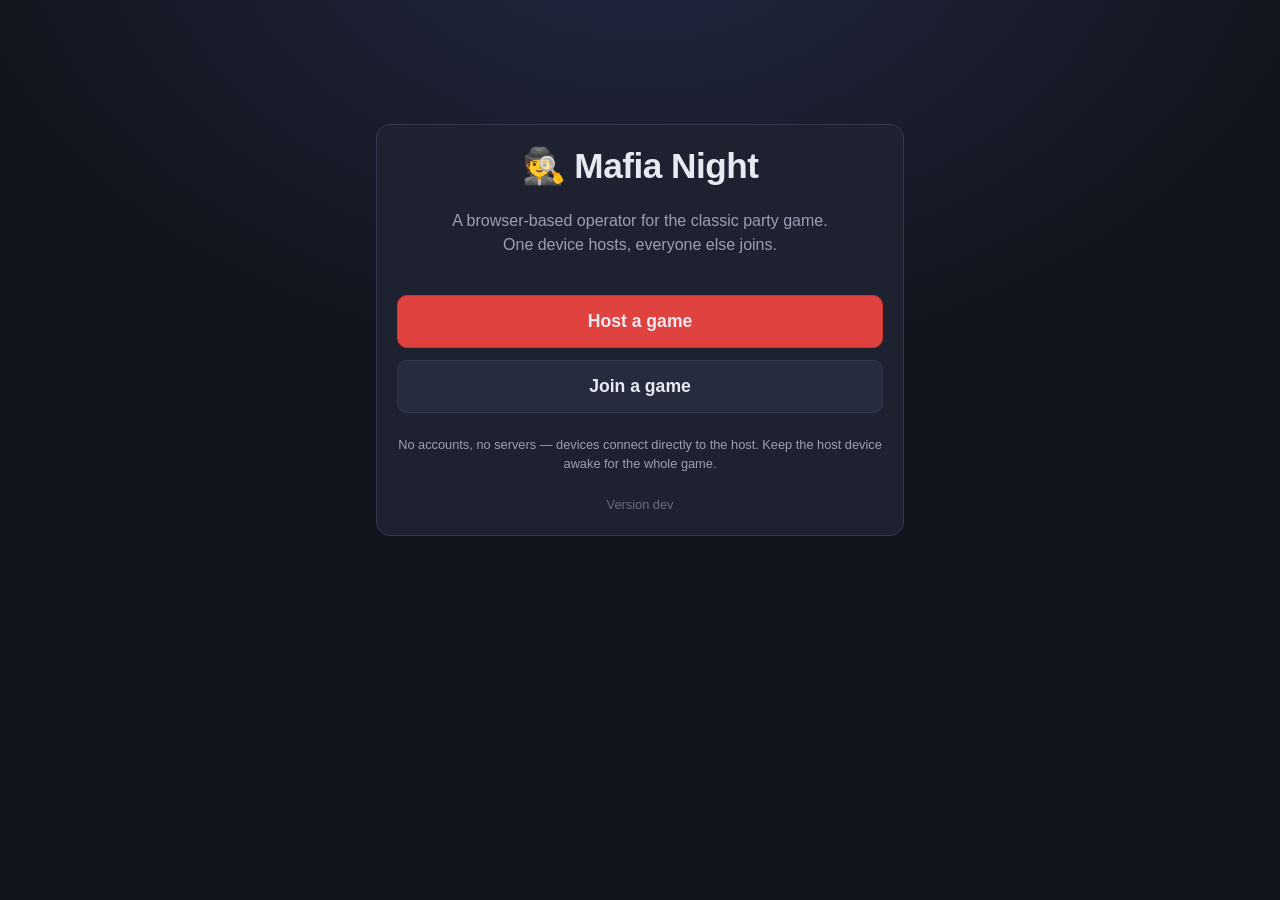
==== index.html @ da5fc70e "Join page reorder + instant public-listing withdrawal on tab close Join screen now reads name → room" ====
<!DOCTYPE html>
<html lang="en">
<head>
<meta charset="UTF-8">
<meta name="viewport" content="width=device-width, initial-scale=1.0, maximum-scale=1.0, user-scalable=no">
<title>Mafia Night — Game Operator</title>
<meta name="theme-color" content="#12141c">
<meta name="apple-mobile-web-app-capable" content="yes">
<meta name="apple-mobile-web-app-status-bar-style" content="black-translucent">
<meta name="apple-mobile-web-app-title" content="Mafia Night">
<link rel="stylesheet" href="css/style.css?v=__BUILD__">
<link rel="icon" href="data:image/svg+xml,<svg xmlns='http://www.w3.org/2000/svg' viewBox='0 0 100 100'><text y='.9em' font-size='90'>🕵️</text></svg>">
</head>
<body>
<div id="app">

  <!-- ============ HOME ============ -->
  <section id="screen-home" class="screen active">
    <div class="card center">
      <h1 class="logo">🕵️ Mafia Night</h1>
      <p class="tagline">A browser-based operator for the classic party game.<br>One device hosts, everyone else joins.</p>
      <button id="btn-go-host" class="btn primary big">Host a game</button>
      <button id="btn-go-join" class="btn big">Join a game</button>
      <p class="hint">No accounts, no servers — devices connect directly to the host. Keep the host device awake for the whole game.</p>
      <p id="app-version" class="hint" style="opacity:0.6">Version __BUILD__</p>
    </div>
  </section>

  <!-- ============ HOST SETUP ============ -->
  <section id="screen-host-setup" class="screen">
    <div class="card center">
      <h2>Host a game</h2>
      <p class="muted small-text">You'll play too — the app runs the game as a neutral operator.</p>
      <label for="host-name">Your name</label>
      <input id="host-name" type="text" maxlength="16" autocomplete="off" placeholder="e.g. Alex">
      <button id="btn-create-game" class="btn primary big">Create game</button>
      <button class="btn link back-home">← Back</button>
      <p id="host-error" class="error hidden"></p>
    </div>
  </section>

  <!-- ============ JOIN FORM ============ -->
  <section id="screen-join" class="screen">
    <div class="card center">
      <h2>Join a game</h2>
      <label for="join-name">Your name</label>
      <input id="join-name" type="text" maxlength="16" autocomplete="off" placeholder="e.g. Alex">
      <label for="join-code">Room code</label>
      <input id="join-code" type="text" maxlength="5" autocomplete="off" autocapitalize="characters" placeholder="e.g. QWXZR">
      <button id="btn-join" class="btn primary big">Join</button>
      <p id="join-error" class="error hidden"></p>
      <div id="public-games-card" style="text-align:left;margin-top:14px">
        <div class="section-title"><h3>🌐 Public games</h3>
          <button id="btn-refresh-public" class="btn small">↻ Refresh</button></div>
        <div id="public-games"><p class="muted small-text">Looking for open games…</p></div>
      </div>
      <button class="btn link back-home">← Back</button>
    </div>
  </section>

  <!-- ============ HOST ============ -->
  <section id="screen-host" class="screen">
    <header class="topbar">
      <span class="logo small">🕵️ Mafia Night</span>
      <span><button class="btn small ghost btn-mute">🔊</button>
      <span id="host-room-pill" class="pill">Room: —</span></span>
    </header>
    <div id="host-content" class="content"></div>
  </section>

  <!-- ============ PLAYER ============ -->
  <section id="screen-player" class="screen">
    <header class="topbar">
      <span class="logo small">🕵️ Mafia Night</span>
      <span><button class="btn small ghost btn-mute">🔊</button>
      <span id="player-room-pill" class="pill">Room: —</span></span>
    </header>
    <div id="player-content" class="content"></div>
  </section>

</div>

<script src="js/vendor/peerjs.min.js?v=__BUILD__"></script>
<script src="js/vendor/qrcode.js?v=__BUILD__"></script>
<script src="js/sound.js?v=__BUILD__"></script>
<script src="js/roles.js?v=__BUILD__"></script>
<script src="js/host.js?v=__BUILD__"></script>
<script src="js/player.js?v=__BUILD__"></script>
<script src="js/main.js?v=__BUILD__"></script>
</body>
</html>
---- css/style.css ----
:root {
  --bg: #12141c;
  --bg2: #1a1d29;
  --card: #21253424;
  --panel: #1e2230;
  --panel2: #262b3d;
  --text: #e8eaf2;
  --muted: #9aa0b4;
  --accent: #e0433f;
  --accent2: #c93531;
  --good: #4caf7d;
  --warn: #e0a63f;
  --line: #323850;
  --radius: 14px;
  font-size: 16px;
}

* { box-sizing: border-box; margin: 0; padding: 0; }

html, body { height: 100%; }

body {
  font-family: -apple-system, BlinkMacSystemFont, "Segoe UI", Roboto, Helvetica, Arial, sans-serif;
  background: radial-gradient(1200px 800px at 50% -10%, #232842 0%, var(--bg) 60%);
  color: var(--text);
  min-height: 100vh;
}

#app { max-width: 560px; margin: 0 auto; min-height: 100vh; display: flex; flex-direction: column; }

.screen { display: none; flex: 1; flex-direction: column; padding: 16px; }
.screen.active { display: flex; }

.topbar {
  display: flex; justify-content: space-between; align-items: center;
  padding: 4px 2px 14px;
}
.content { flex: 1; display: flex; flex-direction: column; gap: 14px; padding-bottom: 32px; }

.logo { font-size: 2.2rem; font-weight: 800; letter-spacing: -0.5px; }
.logo.small { font-size: 1.05rem; font-weight: 700; }
.tagline { color: var(--muted); margin: 10px 0 26px; line-height: 1.5; }

.card {
  background: var(--panel);
  border: 1px solid var(--line);
  border-radius: var(--radius);
  padding: 20px;
}
.card.center { margin: auto 0; text-align: center; display: flex; flex-direction: column; gap: 12px; }
.screen .card.center { margin-top: 12vh; }

.pill {
  background: var(--panel2); border: 1px solid var(--line);
  padding: 5px 12px; border-radius: 999px; font-size: 0.85rem; font-weight: 700;
  letter-spacing: 1px;
}
.pill.good { color: var(--good); }
.pill.warn { color: var(--warn); }

h2 { font-size: 1.4rem; margin-bottom: 4px; }
h3 { font-size: 1.05rem; margin-bottom: 4px; }

label { text-align: left; color: var(--muted); font-size: 0.85rem; margin-top: 6px; }

input[type="text"] {
  background: var(--bg2); border: 1px solid var(--line); color: var(--text);
  border-radius: 10px; padding: 13px 14px; font-size: 1.1rem; width: 100%;
  outline: none;
}
input[type="text"]:focus { border-color: var(--accent); }
#join-code { text-transform: uppercase; letter-spacing: 4px; font-weight: 700; text-align: center; }

.btn {
  background: var(--panel2); color: var(--text);
  border: 1px solid var(--line); border-radius: 10px;
  padding: 12px 18px; font-size: 1rem; font-weight: 600; cursor: pointer;
  transition: filter 0.12s, transform 0.05s;
  -webkit-tap-highlight-color: transparent;
}
.btn:active { transform: scale(0.98); }
.btn:hover { filter: brightness(1.12); }
.btn.primary { background: var(--accent); border-color: var(--accent2); }
.btn.big { padding: 15px 18px; font-size: 1.1rem; }
.btn.small { padding: 7px 12px; font-size: 0.85rem; }
.btn.link { background: none; border: none; color: var(--muted); font-weight: 500; }
.btn.ghost { background: none; }
.btn:disabled { opacity: 0.45; cursor: not-allowed; }
.btn.selected { outline: 2px solid var(--accent); background: #3a2530; }

.hint { color: var(--muted); font-size: 0.8rem; line-height: 1.5; margin-top: 10px; }
.error { color: var(--accent); font-size: 0.9rem; }
.hidden { display: none !important; }
.muted { color: var(--muted); }
.small-text { font-size: 0.85rem; }

/* Room code display */
.room-code-box { text-align: center; padding: 18px; }
.room-code-box .code {
  font-size: 2.6rem; font-weight: 800; letter-spacing: 10px; margin: 6px 0;
  color: var(--text);
}
.room-code-box .url { color: var(--muted); font-size: 0.85rem; word-break: break-all; }

/* Solo-mode suspicion debug */
.susp-pos { color: var(--accent); }
.susp-neg { color: var(--good); }

/* Join diagnostics */
.debug-log {
  text-align: left; font-family: ui-monospace, SFMono-Regular, Menlo, Consolas, monospace;
  font-size: 0.72rem; line-height: 1.45; color: var(--muted);
  background: var(--bg2); border: 1px solid var(--line); border-radius: 10px;
  padding: 10px; margin-top: 8px; max-height: 240px; overflow: auto;
  white-space: pre-wrap; word-break: break-word;
}

/* Host game options */
.opt { display: flex; align-items: center; gap: 10px; padding: 8px 0; font-size: 0.92rem; color: var(--text); }
.opt input[type="checkbox"] { width: 18px; height: 18px; accent-color: var(--accent); flex-shrink: 0; }
.opt.opt-role { align-items: flex-start; }
.opt.opt-role input[type="checkbox"] { margin-top: 2px; }
.opt.opt-role .small-text { line-height: 1.45; }
.opt select {
  background: var(--bg2); color: var(--text); border: 1px solid var(--line);
  border-radius: 8px; padding: 6px 10px; font-size: 0.92rem;
}

/* Day-phase chat */
.chat-log {
  max-height: 220px; overflow-y: auto; display: flex; flex-direction: column; gap: 6px;
  background: var(--bg2); border: 1px solid var(--line); border-radius: 10px;
  padding: 10px; margin: 8px 0;
}
.chat-msg { font-size: 0.9rem; line-height: 1.4; word-break: break-word; }
.chat-msg .chat-who { font-weight: 700; margin-right: 4px; }
.chat-msg.chat-ghost { color: var(--muted); font-style: italic; }
.chat-new-pill {
  position: fixed; bottom: 68px; left: 50%; transform: translateX(-50%); z-index: 60;
  background: var(--panel2); color: var(--text); border: 1px solid var(--line);
  border-radius: 999px; padding: 8px 14px; font-size: 0.9rem; cursor: pointer;
  box-shadow: 0 4px 14px rgba(0, 0, 0, 0.45);
}
.vote-pressure { font-size: 0.9rem; margin: 0 0 10px; }
.vote-line.leading { border-color: #d9a542; }
.guide-fab {
  position: fixed; right: 14px; bottom: 14px; z-index: 55;
  width: 44px; height: 44px; border-radius: 50%; font-size: 1.15rem; cursor: pointer;
  background: var(--panel2); border: 1px solid var(--line); color: var(--text);
  box-shadow: 0 4px 14px rgba(0, 0, 0, 0.45);
}
.guide-overlay {
  position: fixed; inset: 0; z-index: 70; background: rgba(0, 0, 0, 0.65);
  display: flex; align-items: center; justify-content: center; padding: 16px;
}
.guide-panel { max-height: 82vh; overflow-y: auto; width: 100%; max-width: 480px; margin: 0; }
.chat-log-mafia { border-color: rgba(220, 60, 60, 0.45); }
.chat-divider {
  text-align: center; font-size: 0.8rem; letter-spacing: 0.08em;
  color: var(--muted); text-transform: uppercase; margin: 4px 0;
}
.chat-row { display: flex; gap: 8px; }
.chat-row input { flex: 1; padding: 10px 12px; font-size: 1rem; }
/* Phase countdown */
.phase-timer {
  display: inline-block; margin-top: 10px;
  background: var(--panel2); border: 1px solid var(--line); border-radius: 999px;
  padding: 5px 14px; font-weight: 700; font-variant-numeric: tabular-nums;
}
.phase-timer.urgent { color: var(--accent); border-color: var(--accent); animation: pulse 1s infinite; }

/* Vote rows: voters' names on the left, the candidate floated right */
.vote-line { gap: 10px; }
.vote-line .vote-voters {
  flex: 1; min-width: 0; text-align: left;
  font-size: 0.76rem; font-weight: 500; color: var(--muted);
  overflow: hidden; text-overflow: ellipsis; white-space: nowrap;
}
.vote-line .vote-target { font-weight: 700; white-space: nowrap; display: flex; align-items: center; gap: 8px; }
.vote-line.self-row { cursor: default; opacity: 0.85; border-style: dashed; display: flex; justify-content: space-between; align-items: center; }
.vote-line.self-row:hover { filter: none; }
.vote-line.dead-row { opacity: 0.45; border-style: solid; }
.vote-line.dead-row .vote-target { text-decoration: line-through; }

/* Profile editing */
.profile-row { display: flex; gap: 8px; margin-top: 8px; }
.profile-row input { flex: 1; }
.avatar-grid {
  display: grid; grid-template-columns: repeat(8, 1fr); gap: 6px; margin-top: 12px;
}
.avatar-btn {
  background: var(--bg2); border: 1px solid var(--line); border-radius: 10px;
  font-size: 1.35rem; padding: 6px 0; cursor: pointer; line-height: 1;
  -webkit-tap-highlight-color: transparent;
}
.avatar-btn:hover { filter: brightness(1.25); }
.avatar-btn.selected { outline: 2px solid var(--accent); background: #3a2530; }

/* QR invite code */
.qr-box {
  background: #fff; border-radius: 12px; padding: 12px;
  width: 180px; height: 180px; margin: 12px auto;
}
.qr-box svg { display: block; width: 100%; height: 100%; }

/* Player lists */
.player-list { display: flex; flex-direction: column; gap: 8px; }
.player-row {
  display: flex; align-items: center; gap: 10px;
  background: var(--panel2); border: 1px solid var(--line);
  border-radius: 10px; padding: 10px 14px;
}
.player-row .name { font-weight: 600; flex: 1; }
.player-row .status { font-size: 0.78rem; color: var(--muted); }
.player-row.dead { opacity: 0.55; }
.player-row.dead .name { text-decoration: line-through; }
.player-row .role-tag { font-size: 0.8rem; font-weight: 700; }
.player-row .role-tag.mafia { color: var(--accent); }
.player-row .role-tag.town { color: var(--good); }
.player-row .role-tag.jester { color: #b58ae6; }
.dot { width: 9px; height: 9px; border-radius: 50%; background: var(--muted); flex-shrink: 0; }
.skull { flex-shrink: 0; font-size: 0.9rem; }
.dot.on { background: var(--good); }
.dot.off { background: var(--accent); }

/* Role card */
.role-card {
  border-radius: var(--radius); padding: 26px 20px; text-align: center;
  border: 1px solid var(--line); background: var(--panel);
  cursor: pointer; user-select: none;
}
.role-card .role-icon { font-size: 3rem; }
.role-card .role-name { font-size: 1.6rem; font-weight: 800; margin: 6px 0 2px; }
.role-card .role-team { font-size: 0.85rem; font-weight: 700; text-transform: uppercase; letter-spacing: 1px; }
.role-card .role-team.mafia { color: var(--accent); }
.role-card .role-team.town { color: var(--good); }
.role-card .role-team.jester { color: #b58ae6; }
.role-card .role-desc { color: var(--muted); margin-top: 10px; line-height: 1.5; font-size: 0.92rem; }
.role-card.concealed { background: repeating-linear-gradient(135deg, #1e2230, #1e2230 12px, #222639 12px, #222639 24px); }
.role-card.team-mafia { border-color: #6b3038; box-shadow: 0 0 28px rgba(224, 67, 63, 0.22) inset, 0 0 18px rgba(224, 67, 63, 0.18); }
.role-card.team-town { border-color: #2e5c44; box-shadow: 0 0 28px rgba(76, 175, 125, 0.18) inset, 0 0 18px rgba(76, 175, 125, 0.14); }
.role-card.team-jester { border-color: #5a4180; box-shadow: 0 0 28px rgba(181, 138, 230, 0.2) inset, 0 0 18px rgba(181, 138, 230, 0.15); }

/* Target / vote buttons */
.target-grid { display: flex; flex-direction: column; gap: 8px; }
.target-grid .btn { text-align: left; display: flex; justify-content: space-between; align-items: center; }
.vote-count { font-size: 0.8rem; color: var(--muted); font-weight: 700; }

/* Banners */
.banner {
  border-radius: var(--radius); padding: 20px; text-align: center;
  border: 1px solid var(--line); line-height: 1.5;
}
.banner.night { background: linear-gradient(160deg, #171a2e, #10121f); }
.banner.day { background: linear-gradient(160deg, #35301f, #241f14); border-color: #57492a; }
.banner.death { background: linear-gradient(160deg, #341c22, #1e1216); border-color: #5c2e38; }
.banner.win { background: linear-gradient(160deg, #1c3428, #121e18); border-color: #2e5c44; }
.banner .big-emoji { font-size: 2.4rem; display: block; margin-bottom: 8px; }
.banner h2 { margin-bottom: 6px; }

/* Log */
.log { display: flex; flex-direction: column; gap: 6px; font-size: 0.88rem; }
.log .entry { color: var(--muted); padding: 6px 10px; border-left: 3px solid var(--line); background: var(--bg2); border-radius: 0 8px 8px 0; }
.log .entry.important { color: var(--text); border-left-color: var(--accent); }

.progress-note { text-align: center; color: var(--muted); font-size: 0.9rem; }

.row-actions { display: flex; gap: 8px; flex-wrap: wrap; }
.row-actions .btn { flex: 1 1 40%; }

/* The host's own player view gets the same stacked layout as .content */
#host-player-area, #host-controls-area { display: flex; flex-direction: column; gap: 14px; }
#btn-confirm-role { display: block; width: 100%; }

.section-title { display: flex; justify-content: space-between; align-items: baseline; }

@keyframes pulse { 0%,100% { opacity: 1; } 50% { opacity: 0.45; } }
.pulsing { animation: pulse 1.6s infinite; }

/* Winner confetti */
.confetti-box { position: fixed; inset: 0; pointer-events: none; overflow: hidden; z-index: 150; }
.confetti { position: absolute; top: -8%; font-size: 1.25rem; animation: confetti-fall linear infinite; }
@keyframes confetti-fall {
  to { transform: translateY(115vh) rotate(540deg); opacity: 0.7; }
}

/* Day/night phase transition overlay */
.phase-overlay {
  position: fixed; inset: 0; z-index: 200; pointer-events: none;
  display: flex; align-items: center; justify-content: center;
  overflow: hidden;
  animation: overlay-fade 2.4s ease forwards;
}
.phase-overlay.to-night { background: linear-gradient(180deg, #060815 0%, #141a38 60%, #241f3a 100%); }
.phase-overlay.to-day { background: linear-gradient(180deg, #78b7e8 0%, #f3c56b 75%, #e88f5a 100%); }
.phase-overlay.to-night::after {
  content: ''; position: absolute; inset: 0;
  background-image:
    radial-gradient(1.5px 1.5px at 20% 25%, #fff, transparent),
    radial-gradient(1px 1px at 65% 15%, #fff, transparent),
    radial-gradient(1.5px 1.5px at 80% 40%, #fff, transparent),
    radial-gradient(1px 1px at 40% 10%, #fff, transparent),
    radial-gradient(1px 1px at 90% 20%, #fff, transparent),
    radial-gradient(1.5px 1.5px at 10% 50%, #fff, transparent),
    radial-gradient(1px 1px at 55% 35%, #fff, transparent);
  animation: stars-in 2.4s ease forwards;
}
.phase-overlay .orb {
  position: absolute; left: 50%; font-size: 4rem; line-height: 1;
  margin-left: -2rem;
}
.phase-overlay .orb.setting { animation: orb-set 2.4s ease-in forwards; }
.phase-overlay .orb.rising { animation: orb-rise 2.4s ease-out forwards; }
.phase-overlay .phase-label {
  position: relative; z-index: 1;
  font-size: 2.4rem; font-weight: 800; letter-spacing: 1px;
  color: #fff; text-shadow: 0 2px 18px rgba(0,0,0,0.55);
  animation: label-in 2.4s ease forwards;
}
@keyframes overlay-fade {
  0% { opacity: 0; } 12% { opacity: 1; } 80% { opacity: 1; } 100% { opacity: 0; }
}
@keyframes orb-set {
  0% { top: 18%; opacity: 1; transform: none; }
  70%, 100% { top: 78%; opacity: 0; transform: scale(0.75); }
}
@keyframes orb-rise {
  0% { top: 82%; opacity: 0; transform: scale(0.75); }
  35% { opacity: 1; }
  100% { top: 14%; opacity: 1; transform: none; }
}
@keyframes stars-in { 0%, 30% { opacity: 0; } 100% { opacity: 1; } }
@keyframes label-in {
  0%, 25% { opacity: 0; transform: translateY(14px); }
  55% { opacity: 1; transform: none; }
  100% { opacity: 1; }
}
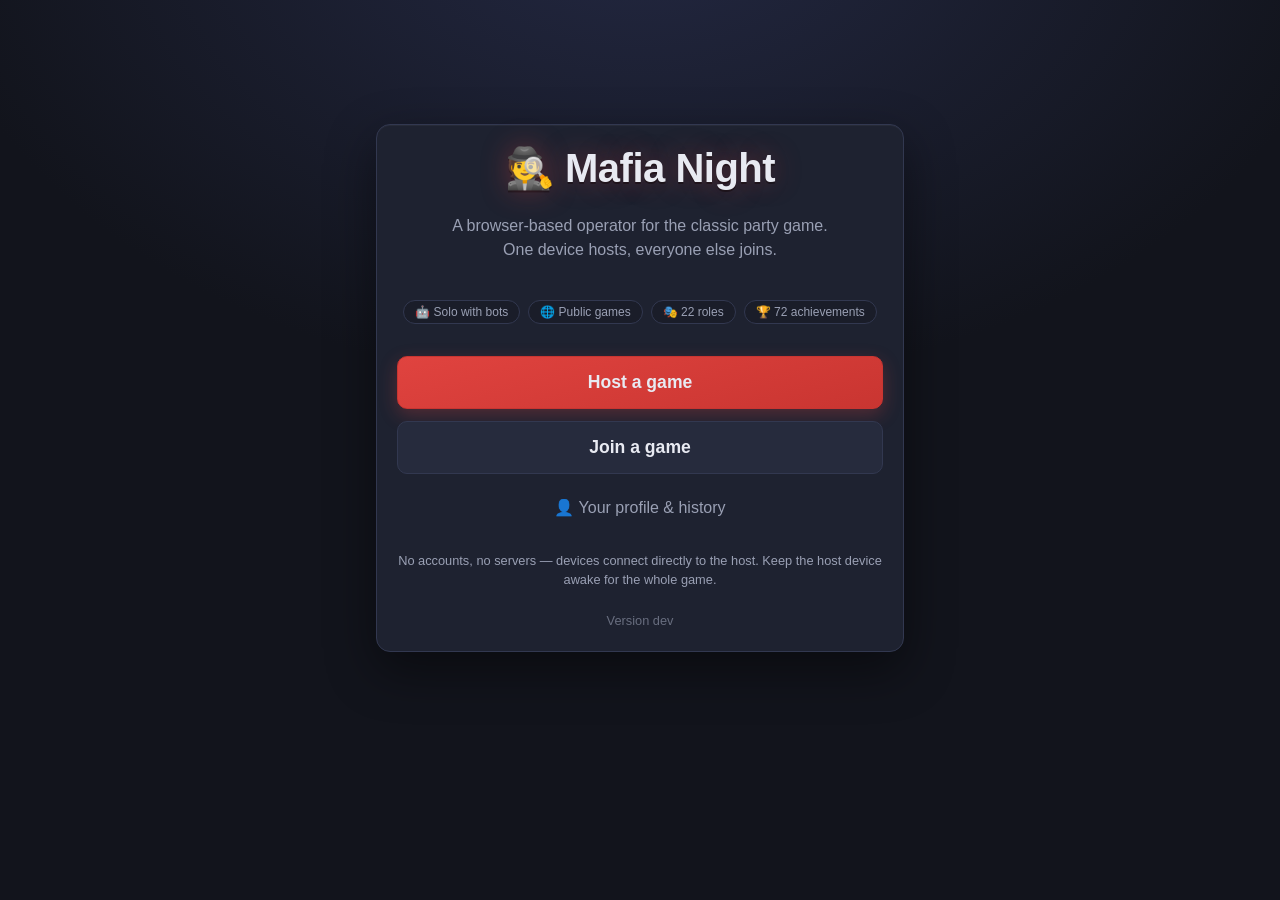
==== commit f9bc8cbe: "Landing page restyle + 👤 profile overlay everywhere Home gets a proper hero: glowing logo, feature c" ====
--- a/index.html
+++ b/index.html
@@ -16,12 +16,19 @@
 
   <!-- ============ HOME ============ -->
   <section id="screen-home" class="screen active">
-    <div class="card center">
-      <h1 class="logo">🕵️ Mafia Night</h1>
-      <p class="tagline">A browser-based operator for the classic party game.<br>One device hosts, everyone else joins.</p>
-      <button id="btn-go-host" class="btn primary big">Host a game</button>
-      <button id="btn-go-join" class="btn big">Join a game</button>
-      <p class="hint">No accounts, no servers — devices connect directly to the host. Keep the host device awake for the whole game.</p>
+    <div class="card center home-card">
+      <h1 class="logo home-logo">🕵️ Mafia Night</h1>
+      <p class="tagline" data-i18n="home.tagline">A browser-based operator for the classic party game.<br>One device hosts, everyone else joins.</p>
+      <div class="chip-row">
+        <span class="chip">🤖 Solo with bots</span>
+        <span class="chip">🌐 Public games</span>
+        <span class="chip">🎭 22 roles</span>
+        <span class="chip">🏆 72 achievements</span>
+      </div>
+      <button id="btn-go-host" class="btn primary big" data-i18n="home.host">Host a game</button>
+      <button id="btn-go-join" class="btn big" data-i18n="home.join">Join a game</button>
+      <button id="btn-profile-home" class="btn link">👤 Your profile &amp; history</button>
+      <p class="hint" data-i18n="home.hint">No accounts, no servers — devices connect directly to the host. Keep the host device awake for the whole game.</p>
       <p id="app-version" class="hint" style="opacity:0.6">Version __BUILD__</p>
     </div>
   </section>
@@ -33,7 +40,7 @@
       <p class="muted small-text">You'll play too — the app runs the game as a neutral operator.</p>
       <label for="host-name">Your name</label>
       <input id="host-name" type="text" maxlength="16" autocomplete="off" placeholder="e.g. Alex">
-      <button id="btn-create-game" class="btn primary big">Create game</button>
+      <button id="btn-create-game" class="btn primary big" data-i18n="hostsetup.create">Create game</button>
       <button class="btn link back-home">← Back</button>
       <p id="host-error" class="error hidden"></p>
     </div>
@@ -43,11 +50,11 @@
   <section id="screen-join" class="screen">
     <div class="card center">
       <h2>Join a game</h2>
-      <label for="join-name">Your name</label>
+      <label for="join-name" data-i18n="join.name">Your name</label>
       <input id="join-name" type="text" maxlength="16" autocomplete="off" placeholder="e.g. Alex">
-      <label for="join-code">Room code</label>
+      <label for="join-code" data-i18n="join.code">Room code</label>
       <input id="join-code" type="text" maxlength="5" autocomplete="off" autocapitalize="characters" placeholder="e.g. QWXZR">
-      <button id="btn-join" class="btn primary big">Join</button>
+      <button id="btn-join" class="btn primary big" data-i18n="join.join">Join</button>
       <p id="join-error" class="error hidden"></p>
       <div id="public-games-card" style="text-align:left;margin-top:14px">
         <div class="section-title"><h3>🌐 Public games</h3>
@@ -82,8 +89,10 @@
 
 <script src="js/vendor/peerjs.min.js?v=__BUILD__"></script>
 <script src="js/vendor/qrcode.js?v=__BUILD__"></script>
+<script src="js/i18n.js?v=__BUILD__"></script>
 <script src="js/sound.js?v=__BUILD__"></script>
 <script src="js/roles.js?v=__BUILD__"></script>
+<script src="js/achievements.js?v=__BUILD__"></script>
 <script src="js/host.js?v=__BUILD__"></script>
 <script src="js/player.js?v=__BUILD__"></script>
 <script src="js/main.js?v=__BUILD__"></script>
--- a/css/style.css
+++ b/css/style.css
@@ -38,6 +38,22 @@
 .content { flex: 1; display: flex; flex-direction: column; gap: 14px; padding-bottom: 32px; }
 
 .logo { font-size: 2.2rem; font-weight: 800; letter-spacing: -0.5px; }
+.home-logo {
+  font-size: 2.5rem;
+  text-shadow: 0 0 28px rgba(224, 67, 63, 0.35), 0 2px 0 rgba(0, 0, 0, 0.4);
+}
+.home-card {
+  border-color: rgba(224, 67, 63, 0.25);
+  box-shadow: 0 18px 50px rgba(0, 0, 0, 0.45), inset 0 1px 0 rgba(255, 255, 255, 0.04);
+  animation: home-rise 0.5s ease both;
+}
+@keyframes home-rise { from { opacity: 0; transform: translateY(12px); } }
+@media (prefers-reduced-motion: reduce) { .home-card { animation: none; } }
+.chip-row { display: flex; gap: 8px; justify-content: center; flex-wrap: wrap; margin: 0 0 20px; }
+.chip {
+  font-size: 0.75rem; color: var(--muted); background: var(--bg2);
+  border: 1px solid var(--line); border-radius: 999px; padding: 4px 11px; white-space: nowrap;
+}
 .logo.small { font-size: 1.05rem; font-weight: 700; }
 .tagline { color: var(--muted); margin: 10px 0 26px; line-height: 1.5; }
 
@@ -80,7 +96,11 @@
 }
 .btn:active { transform: scale(0.98); }
 .btn:hover { filter: brightness(1.12); }
-.btn.primary { background: var(--accent); border-color: var(--accent2); }
+.btn.primary {
+  background: linear-gradient(165deg, var(--accent) 0%, var(--accent2) 100%);
+  border-color: var(--accent2);
+  box-shadow: 0 6px 18px rgba(224, 67, 63, 0.28);
+}
 .btn.big { padding: 15px 18px; font-size: 1.1rem; }
 .btn.small { padding: 7px 12px; font-size: 0.85rem; }
 .btn.link { background: none; border: none; color: var(--muted); font-weight: 500; }
@@ -135,6 +155,30 @@
 .chat-msg { font-size: 0.9rem; line-height: 1.4; word-break: break-word; }
 .chat-msg .chat-who { font-weight: 700; margin-right: 4px; }
 .chat-msg.chat-ghost { color: var(--muted); font-style: italic; }
+.bot-tag { font-size: 0.68em; opacity: 0.8; vertical-align: 1px; }
+/* Avatar state rings: gold = public mayor, grey = dead. */
+.av {
+  display: inline-flex; align-items: center; justify-content: center;
+  width: 1.5em; height: 1.5em; border-radius: 50%;
+  border: 2px solid transparent; flex-shrink: 0;
+}
+.av.av-mayor { border-color: #d9a542; }
+.av.av-dead { border-color: #4a4f63; filter: grayscale(0.8); opacity: 0.8; }
+.day-summary { padding: 12px 16px; }
+.vote-history { padding: 12px 16px; }
+.vote-history summary { cursor: pointer; font-size: 0.92rem; }
+/* Host-only panels fold away during the game. */
+.host-fold { margin-top: 16px; }
+.host-fold > summary {
+  cursor: pointer; font-weight: 600; font-size: 0.92rem; color: var(--muted);
+  background: var(--panel); border: 1px solid var(--line); border-radius: 12px;
+  padding: 12px 16px;
+}
+.host-fold[open] > summary { margin-bottom: 10px; color: var(--text); }
+.ach-new {
+  margin: 8px 0; padding: 8px 12px; border-radius: 10px;
+  background: rgba(217, 165, 66, 0.12); border: 1px solid rgba(217, 165, 66, 0.5);
+}
 .chat-new-pill {
   position: fixed; bottom: 68px; left: 50%; transform: translateX(-50%); z-index: 60;
   background: var(--panel2); color: var(--text); border: 1px solid var(--line);
@@ -149,6 +193,8 @@
   background: var(--panel2); border: 1px solid var(--line); color: var(--text);
   box-shadow: 0 4px 14px rgba(0, 0, 0, 0.45);
 }
+.trophy-fab { right: auto; left: 14px; }
+.profile-fab { right: auto; left: 14px; bottom: 68px; }
 .guide-overlay {
   position: fixed; inset: 0; z-index: 70; background: rgba(0, 0, 0, 0.65);
   display: flex; align-items: center; justify-content: center; padding: 16px;
@@ -170,17 +216,44 @@
 .phase-timer.urgent { color: var(--accent); border-color: var(--accent); animation: pulse 1s infinite; }
 
 /* Vote rows: voters' names on the left, the candidate floated right */
-.vote-line { gap: 10px; }
-.vote-line .vote-voters {
+/* Vote rows: identity + count pill on the first line, voters wrap below.
+   (.btn.vote-line outweighs the generic .target-grid .btn row layout.) */
+.target-grid .btn.vote-line {
+  display: flex; flex-direction: column; align-items: stretch;
+  justify-content: flex-start; gap: 0; text-align: left;
+}
+.vote-top { display: flex; align-items: center; justify-content: space-between; gap: 10px; }
+.vote-who { display: flex; align-items: center; gap: 7px; min-width: 0; font-weight: 700; }
+.vote-who .vote-name { overflow: hidden; text-overflow: ellipsis; white-space: nowrap; }
+.vote-roleic { font-size: 0.85em; opacity: 0.9; }
+.vote-count-pill {
+  font-size: 0.78rem; font-weight: 700; color: var(--text);
+  background: var(--bg2); border: 1px solid var(--line); border-radius: 999px;
+  padding: 2px 9px; white-space: nowrap; flex-shrink: 0;
+  font-variant-numeric: tabular-nums;
+}
+.vote-line.leading .vote-count-pill { border-color: #d9a542; color: #d9a542; }
+.vote-deadpill {
+  font-size: 0.72rem; color: var(--muted); border: 1px solid var(--line);
+  border-radius: 999px; padding: 2px 8px; white-space: nowrap; flex-shrink: 0;
+}
+.vote-under {
+  display: block; margin-top: 5px; text-align: left;
+  color: var(--muted); font-size: 0.76rem; font-weight: 500; line-height: 1.4;
+}
+.vote-line.self-row { cursor: default; opacity: 0.85; border-style: dashed; }
+.vote-line.self-row:hover { filter: none; }
+.vote-line.dead-row { opacity: 0.45; border-style: solid; }
+.vote-line.dead-row .vote-who { text-decoration: line-through; }
+
+/* The public-games listing keeps the single-line voters/target layout. */
+.public-room { gap: 10px; display: flex; justify-content: space-between; align-items: center; }
+.public-room .vote-voters {
   flex: 1; min-width: 0; text-align: left;
   font-size: 0.76rem; font-weight: 500; color: var(--muted);
   overflow: hidden; text-overflow: ellipsis; white-space: nowrap;
 }
-.vote-line .vote-target { font-weight: 700; white-space: nowrap; display: flex; align-items: center; gap: 8px; }
-.vote-line.self-row { cursor: default; opacity: 0.85; border-style: dashed; display: flex; justify-content: space-between; align-items: center; }
-.vote-line.self-row:hover { filter: none; }
-.vote-line.dead-row { opacity: 0.45; border-style: solid; }
-.vote-line.dead-row .vote-target { text-decoration: line-through; }
+.public-room .vote-target { font-weight: 700; white-space: nowrap; display: flex; align-items: center; gap: 8px; }
 
 /* Profile editing */
 .profile-row { display: flex; gap: 8px; margin-top: 8px; }
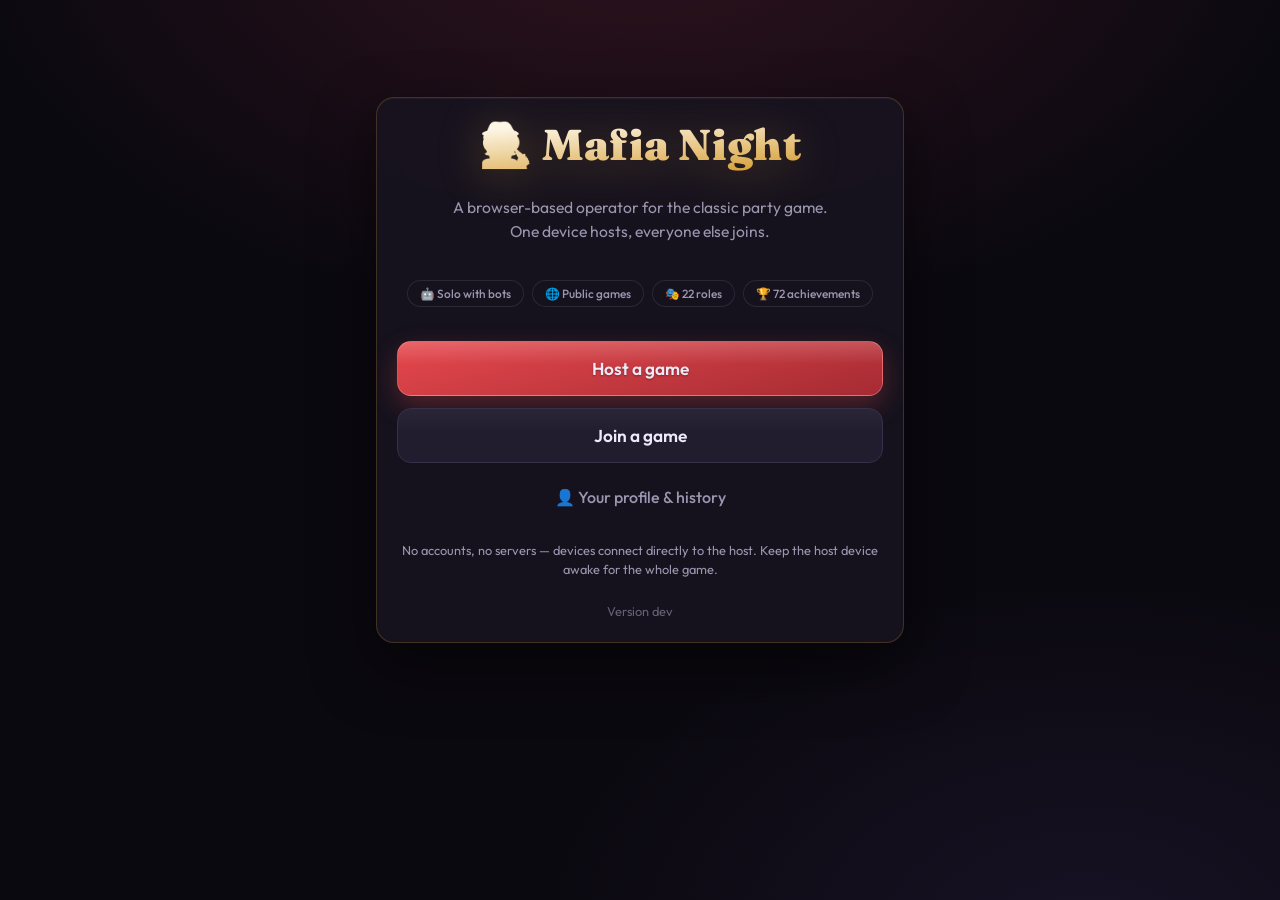
==== commit 28ee004f: "Velvet Room redesign: full visual overhaul A complete restyle on the redesign branch, CSS-first so e" ====
--- a/index.html
+++ b/index.html
@@ -4,10 +4,13 @@
 <meta charset="UTF-8">
 <meta name="viewport" content="width=device-width, initial-scale=1.0, maximum-scale=1.0, user-scalable=no">
 <title>Mafia Night — Game Operator</title>
-<meta name="theme-color" content="#12141c">
+<meta name="theme-color" content="#0b0910">
 <meta name="apple-mobile-web-app-capable" content="yes">
 <meta name="apple-mobile-web-app-status-bar-style" content="black-translucent">
 <meta name="apple-mobile-web-app-title" content="Mafia Night">
+<link rel="preconnect" href="https://fonts.googleapis.com">
+<link rel="preconnect" href="https://fonts.gstatic.com" crossorigin>
+<link rel="stylesheet" href="https://fonts.googleapis.com/css2?family=Fraunces:opsz,wght@9..144,600;9..144,700;9..144,900&family=Outfit:wght@400;500;600;700;800&display=swap">
 <link rel="stylesheet" href="css/style.css?v=__BUILD__">
 <link rel="icon" href="data:image/svg+xml,<svg xmlns='http://www.w3.org/2000/svg' viewBox='0 0 100 100'><text y='.9em' font-size='90'>🕵️</text></svg>">
 </head>
--- a/css/style.css
+++ b/css/style.css
@@ -1,17 +1,31 @@
+/* ============================================================
+   Mafia Night — "Velvet Room" redesign
+   Deep ink-violet noir, glass panels, brass & crimson accents.
+   Display face: Fraunces · Body: Outfit (both from Google Fonts,
+   with system fallbacks).
+   ============================================================ */
+
 :root {
-  --bg: #12141c;
-  --bg2: #1a1d29;
-  --card: #21253424;
-  --panel: #1e2230;
-  --panel2: #262b3d;
-  --text: #e8eaf2;
-  --muted: #9aa0b4;
-  --accent: #e0433f;
-  --accent2: #c93531;
-  --good: #4caf7d;
-  --warn: #e0a63f;
-  --line: #323850;
-  --radius: 14px;
+  --bg: #0b0910;
+  --bg2: #161320;
+  --panel: rgba(24, 20, 32, 0.86);
+  --panel-solid: #181420;
+  --panel2: #211c2e;
+  --text: #ede9f6;
+  --muted: #9c95af;
+  --accent: #e5484d;
+  --accent2: #a62b33;
+  --gold: #d9a542;
+  --good: #3dd68c;
+  --purple: #b58ae6;
+  --line: #363048;
+  --line-soft: rgba(157, 148, 180, 0.16);
+  --radius: 18px;
+  --radius-sm: 12px;
+  --shadow-lg: 0 24px 60px rgba(0, 0, 0, 0.55), inset 0 1px 0 rgba(255, 255, 255, 0.045);
+  --shadow-sm: 0 8px 24px rgba(0, 0, 0, 0.35);
+  --display: "Fraunces", ui-serif, Georgia, "Times New Roman", serif;
+  --body: "Outfit", -apple-system, BlinkMacSystemFont, "Segoe UI", Roboto, sans-serif;
   font-size: 16px;
 }
 
@@ -20,11 +34,18 @@
 html, body { height: 100%; }
 
 body {
-  font-family: -apple-system, BlinkMacSystemFont, "Segoe UI", Roboto, Helvetica, Arial, sans-serif;
-  background: radial-gradient(1200px 800px at 50% -10%, #232842 0%, var(--bg) 60%);
+  font-family: var(--body);
+  background:
+    radial-gradient(1100px 700px at 50% -12%, rgba(120, 38, 60, 0.34) 0%, transparent 62%),
+    radial-gradient(900px 600px at 85% 105%, rgba(58, 42, 92, 0.28) 0%, transparent 60%),
+    var(--bg);
+  background-attachment: fixed;
   color: var(--text);
   min-height: 100vh;
-}
+  -webkit-font-smoothing: antialiased;
+}
+
+::selection { background: rgba(229, 72, 77, 0.35); }
 
 #app { max-width: 560px; margin: 0 auto; min-height: 100vh; display: flex; flex-direction: column; }
 
@@ -33,220 +54,322 @@
 
 .topbar {
   display: flex; justify-content: space-between; align-items: center;
-  padding: 4px 2px 14px;
-}
-.content { flex: 1; display: flex; flex-direction: column; gap: 14px; padding-bottom: 32px; }
-
-.logo { font-size: 2.2rem; font-weight: 800; letter-spacing: -0.5px; }
+  padding: 6px 4px 16px;
+}
+.content { flex: 1; display: flex; flex-direction: column; gap: 16px; padding-bottom: 36px; }
+
+/* ---------- typography ---------- */
+
+h1, h2, h3, .logo, .room-code-box .code, .phase-label {
+  font-family: var(--display);
+  font-weight: 700;
+  letter-spacing: 0.01em;
+}
+h2 { font-size: 1.55rem; margin-bottom: 4px; font-weight: 700; }
+h3 { font-size: 1.08rem; margin-bottom: 4px; }
+
+.logo { font-size: 2.2rem; font-weight: 900; }
+.logo.small { font-size: 1.02rem; font-weight: 700; letter-spacing: 0.02em; }
 .home-logo {
-  font-size: 2.5rem;
-  text-shadow: 0 0 28px rgba(224, 67, 63, 0.35), 0 2px 0 rgba(0, 0, 0, 0.4);
-}
-.home-card {
-  border-color: rgba(224, 67, 63, 0.25);
-  box-shadow: 0 18px 50px rgba(0, 0, 0, 0.45), inset 0 1px 0 rgba(255, 255, 255, 0.04);
-  animation: home-rise 0.5s ease both;
-}
-@keyframes home-rise { from { opacity: 0; transform: translateY(12px); } }
-@media (prefers-reduced-motion: reduce) { .home-card { animation: none; } }
-.chip-row { display: flex; gap: 8px; justify-content: center; flex-wrap: wrap; margin: 0 0 20px; }
-.chip {
-  font-size: 0.75rem; color: var(--muted); background: var(--bg2);
-  border: 1px solid var(--line); border-radius: 999px; padding: 4px 11px; white-space: nowrap;
-}
-.logo.small { font-size: 1.05rem; font-weight: 700; }
-.tagline { color: var(--muted); margin: 10px 0 26px; line-height: 1.5; }
-
-.card {
-  background: var(--panel);
-  border: 1px solid var(--line);
-  border-radius: var(--radius);
-  padding: 20px;
-}
-.card.center { margin: auto 0; text-align: center; display: flex; flex-direction: column; gap: 12px; }
-.screen .card.center { margin-top: 12vh; }
-
-.pill {
-  background: var(--panel2); border: 1px solid var(--line);
-  padding: 5px 12px; border-radius: 999px; font-size: 0.85rem; font-weight: 700;
-  letter-spacing: 1px;
-}
-.pill.good { color: var(--good); }
-.pill.warn { color: var(--warn); }
-
-h2 { font-size: 1.4rem; margin-bottom: 4px; }
-h3 { font-size: 1.05rem; margin-bottom: 4px; }
-
-label { text-align: left; color: var(--muted); font-size: 0.85rem; margin-top: 6px; }
-
-input[type="text"] {
-  background: var(--bg2); border: 1px solid var(--line); color: var(--text);
-  border-radius: 10px; padding: 13px 14px; font-size: 1.1rem; width: 100%;
-  outline: none;
-}
-input[type="text"]:focus { border-color: var(--accent); }
-#join-code { text-transform: uppercase; letter-spacing: 4px; font-weight: 700; text-align: center; }
-
-.btn {
-  background: var(--panel2); color: var(--text);
-  border: 1px solid var(--line); border-radius: 10px;
-  padding: 12px 18px; font-size: 1rem; font-weight: 600; cursor: pointer;
-  transition: filter 0.12s, transform 0.05s;
-  -webkit-tap-highlight-color: transparent;
-}
-.btn:active { transform: scale(0.98); }
-.btn:hover { filter: brightness(1.12); }
-.btn.primary {
-  background: linear-gradient(165deg, var(--accent) 0%, var(--accent2) 100%);
-  border-color: var(--accent2);
-  box-shadow: 0 6px 18px rgba(224, 67, 63, 0.28);
-}
-.btn.big { padding: 15px 18px; font-size: 1.1rem; }
-.btn.small { padding: 7px 12px; font-size: 0.85rem; }
-.btn.link { background: none; border: none; color: var(--muted); font-weight: 500; }
-.btn.ghost { background: none; }
-.btn:disabled { opacity: 0.45; cursor: not-allowed; }
-.btn.selected { outline: 2px solid var(--accent); background: #3a2530; }
-
-.hint { color: var(--muted); font-size: 0.8rem; line-height: 1.5; margin-top: 10px; }
+  font-size: 2.7rem;
+  background: linear-gradient(175deg, #fdf6e6 20%, var(--gold) 85%);
+  -webkit-background-clip: text;
+  background-clip: text;
+  -webkit-text-fill-color: transparent;
+  filter: drop-shadow(0 4px 22px rgba(217, 165, 66, 0.28));
+}
+.tagline { color: var(--muted); margin: 12px 0 24px; line-height: 1.55; font-size: 0.98rem; }
+
+.hint { color: var(--muted); font-size: 0.8rem; line-height: 1.55; margin-top: 10px; }
 .error { color: var(--accent); font-size: 0.9rem; }
 .hidden { display: none !important; }
 .muted { color: var(--muted); }
 .small-text { font-size: 0.85rem; }
 
-/* Room code display */
-.room-code-box { text-align: center; padding: 18px; }
+label {
+  text-align: left; color: var(--muted); font-size: 0.72rem; margin-top: 8px;
+  text-transform: uppercase; letter-spacing: 0.12em; font-weight: 600;
+}
+
+/* ---------- surfaces ---------- */
+
+.card {
+  background: var(--panel);
+  border: 1px solid var(--line-soft);
+  border-radius: var(--radius);
+  padding: 20px;
+  box-shadow: var(--shadow-sm);
+  backdrop-filter: blur(14px);
+  -webkit-backdrop-filter: blur(14px);
+}
+.card.center { margin: auto 0; text-align: center; display: flex; flex-direction: column; gap: 12px; }
+.screen .card.center { margin-top: 9vh; }
+
+.home-card {
+  border-color: rgba(217, 165, 66, 0.22);
+  box-shadow: var(--shadow-lg);
+  animation: home-rise 0.6s cubic-bezier(0.22, 1, 0.36, 1) both;
+}
+@keyframes home-rise { from { opacity: 0; transform: translateY(16px); } }
+
+.chip-row { display: flex; gap: 8px; justify-content: center; flex-wrap: wrap; margin: 0 0 22px; }
+.chip {
+  font-size: 0.74rem; font-weight: 500; color: var(--muted);
+  background: rgba(22, 19, 32, 0.7);
+  border: 1px solid var(--line-soft); border-radius: 999px; padding: 5px 12px;
+  white-space: nowrap;
+}
+
+.pill {
+  background: rgba(33, 28, 46, 0.8); border: 1px solid var(--line-soft);
+  padding: 6px 13px; border-radius: 999px; font-size: 0.82rem; font-weight: 700;
+  letter-spacing: 0.08em;
+}
+.pill.good { color: var(--good); }
+.pill.warn { color: var(--gold); }
+
+.section-title { display: flex; justify-content: space-between; align-items: baseline; gap: 10px; }
+
+/* ---------- inputs ---------- */
+
+input[type="text"] {
+  background: rgba(12, 10, 18, 0.7);
+  border: 1px solid var(--line); color: var(--text);
+  border-radius: var(--radius-sm); padding: 14px 15px; font-size: 1.05rem; width: 100%;
+  font-family: var(--body);
+  outline: none;
+  transition: border-color 0.15s, box-shadow 0.15s;
+}
+input[type="text"]:focus {
+  border-color: var(--accent);
+  box-shadow: 0 0 0 3px rgba(229, 72, 77, 0.18);
+}
+#join-code {
+  text-transform: uppercase; letter-spacing: 8px; font-weight: 700; text-align: center;
+  font-family: var(--display);
+}
+
+/* ---------- buttons ---------- */
+
+.btn {
+  background: linear-gradient(180deg, rgba(255, 255, 255, 0.045) 0%, transparent 45%), var(--panel2);
+  color: var(--text);
+  border: 1px solid var(--line); border-radius: var(--radius-sm);
+  padding: 12px 18px; font-size: 1rem; font-weight: 600; cursor: pointer;
+  font-family: var(--body);
+  transition: filter 0.15s, transform 0.06s, box-shadow 0.15s, border-color 0.15s;
+  -webkit-tap-highlight-color: transparent;
+}
+.btn:active { transform: scale(0.975); }
+.btn:hover { filter: brightness(1.13); border-color: var(--line); }
+.btn:focus-visible { outline: 2px solid var(--gold); outline-offset: 2px; }
+.btn.primary {
+  background:
+    linear-gradient(180deg, rgba(255, 255, 255, 0.16) 0%, transparent 42%),
+    linear-gradient(165deg, var(--accent) 0%, var(--accent2) 100%);
+  border-color: rgba(255, 168, 168, 0.35);
+  box-shadow: 0 10px 26px rgba(229, 72, 77, 0.3);
+  text-shadow: 0 1px 2px rgba(0, 0, 0, 0.35);
+}
+.btn.big { padding: 16px 18px; font-size: 1.08rem; border-radius: 14px; }
+.btn.small { padding: 7px 12px; font-size: 0.84rem; }
+.btn.link { background: none; border: none; color: var(--muted); font-weight: 500; box-shadow: none; }
+.btn.ghost { background: none; }
+.btn:disabled { opacity: 0.4; cursor: not-allowed; }
+.btn.selected {
+  outline: 2px solid var(--accent);
+  background: linear-gradient(180deg, rgba(229, 72, 77, 0.2), rgba(229, 72, 77, 0.08)), var(--panel2);
+}
+
+/* ---------- room code / QR ---------- */
+
+.room-code-box { text-align: center; padding: 20px; }
 .room-code-box .code {
-  font-size: 2.6rem; font-weight: 800; letter-spacing: 10px; margin: 6px 0;
-  color: var(--text);
-}
-.room-code-box .url { color: var(--muted); font-size: 0.85rem; word-break: break-all; }
-
-/* Solo-mode suspicion debug */
-.susp-pos { color: var(--accent); }
-.susp-neg { color: var(--good); }
-
-/* Join diagnostics */
-.debug-log {
-  text-align: left; font-family: ui-monospace, SFMono-Regular, Menlo, Consolas, monospace;
-  font-size: 0.72rem; line-height: 1.45; color: var(--muted);
-  background: var(--bg2); border: 1px solid var(--line); border-radius: 10px;
-  padding: 10px; margin-top: 8px; max-height: 240px; overflow: auto;
-  white-space: pre-wrap; word-break: break-word;
-}
-
-/* Host game options */
-.opt { display: flex; align-items: center; gap: 10px; padding: 8px 0; font-size: 0.92rem; color: var(--text); }
-.opt input[type="checkbox"] { width: 18px; height: 18px; accent-color: var(--accent); flex-shrink: 0; }
+  font-size: 2.9rem; font-weight: 900; letter-spacing: 12px; margin: 8px 0 4px;
+  padding-left: 12px; /* optical balance for the tracking */
+  background: linear-gradient(175deg, #fff 30%, var(--gold));
+  -webkit-background-clip: text;
+  background-clip: text;
+  -webkit-text-fill-color: transparent;
+}
+.room-code-box .url { color: var(--muted); font-size: 0.84rem; word-break: break-all; }
+.qr-box {
+  background: #fff; border-radius: 16px; padding: 12px;
+  width: 184px; height: 184px; margin: 14px auto;
+  box-shadow: 0 10px 30px rgba(0, 0, 0, 0.45);
+}
+.qr-box svg { display: block; width: 100%; height: 100%; }
+
+/* ---------- host options ---------- */
+
+.opt {
+  display: flex; align-items: center; gap: 11px; padding: 10px 0; font-size: 0.92rem;
+  color: var(--text); border-bottom: 1px solid rgba(157, 148, 180, 0.08);
+  /* .opt rows are labels too — undo the small-caps field-label treatment. */
+  text-transform: none; letter-spacing: normal; font-weight: 500; margin-top: 0;
+}
+.opt:last-child { border-bottom: none; }
+.opt input[type="checkbox"] { width: 19px; height: 19px; accent-color: var(--accent); flex-shrink: 0; }
 .opt.opt-role { align-items: flex-start; }
 .opt.opt-role input[type="checkbox"] { margin-top: 2px; }
-.opt.opt-role .small-text { line-height: 1.45; }
+.opt.opt-role .small-text { line-height: 1.5; }
 .opt select {
   background: var(--bg2); color: var(--text); border: 1px solid var(--line);
-  border-radius: 8px; padding: 6px 10px; font-size: 0.92rem;
-}
-
-/* Day-phase chat */
+  border-radius: 9px; padding: 7px 10px; font-size: 0.9rem; font-family: var(--body);
+}
+
+/* ---------- chat ---------- */
+
 .chat-log {
-  max-height: 220px; overflow-y: auto; display: flex; flex-direction: column; gap: 6px;
-  background: var(--bg2); border: 1px solid var(--line); border-radius: 10px;
-  padding: 10px; margin: 8px 0;
-}
-.chat-msg { font-size: 0.9rem; line-height: 1.4; word-break: break-word; }
-.chat-msg .chat-who { font-weight: 700; margin-right: 4px; }
+  max-height: 230px; overflow-y: auto; display: flex; flex-direction: column; gap: 7px;
+  background: rgba(12, 10, 18, 0.55);
+  border: 1px solid var(--line-soft); border-radius: var(--radius-sm);
+  padding: 12px; margin: 10px 0;
+}
+.chat-log::-webkit-scrollbar { width: 6px; }
+.chat-log::-webkit-scrollbar-thumb { background: var(--line); border-radius: 3px; }
+.chat-msg { font-size: 0.9rem; line-height: 1.45; word-break: break-word; }
+.chat-msg .chat-who {
+  font-weight: 700; margin-right: 5px; color: var(--gold);
+  font-size: 0.84rem;
+}
 .chat-msg.chat-ghost { color: var(--muted); font-style: italic; }
-.bot-tag { font-size: 0.68em; opacity: 0.8; vertical-align: 1px; }
-/* Avatar state rings: gold = public mayor, grey = dead. */
+.chat-msg.chat-ghost .chat-who { color: var(--purple); }
+.chat-log-mafia { border-color: rgba(229, 72, 77, 0.4); background: rgba(30, 12, 16, 0.5); }
+.chat-log-mafia .chat-who { color: var(--accent); }
+.chat-divider {
+  text-align: center; font-size: 0.72rem; letter-spacing: 0.18em;
+  color: var(--muted); text-transform: uppercase; margin: 6px 0; opacity: 0.8;
+}
+.chat-row { display: flex; gap: 8px; }
+.chat-row input { flex: 1; padding: 11px 13px; font-size: 1rem; }
+.chat-new-pill {
+  position: fixed; bottom: 72px; left: 50%; transform: translateX(-50%); z-index: 60;
+  background: rgba(33, 28, 46, 0.92); color: var(--text); border: 1px solid var(--gold);
+  border-radius: 999px; padding: 9px 16px; font-size: 0.88rem; font-weight: 600; cursor: pointer;
+  box-shadow: 0 8px 26px rgba(0, 0, 0, 0.55);
+  backdrop-filter: blur(10px);
+  -webkit-backdrop-filter: blur(10px);
+}
+.bot-tag { font-size: 0.66em; opacity: 0.75; vertical-align: 1px; }
+.mark-btn { margin-left: auto; padding: 4px 9px; font-size: 0.85rem; }
+.mark-badge { font-size: 0.8em; }
+
+/* ---------- avatars ---------- */
+
 .av {
   display: inline-flex; align-items: center; justify-content: center;
-  width: 1.5em; height: 1.5em; border-radius: 50%;
+  width: 1.55em; height: 1.55em; border-radius: 50%;
   border: 2px solid transparent; flex-shrink: 0;
-}
-.av.av-mayor { border-color: #d9a542; }
-.av.av-dead { border-color: #4a4f63; filter: grayscale(0.8); opacity: 0.8; }
-.day-summary { padding: 12px 16px; }
-.vote-history { padding: 12px 16px; }
-.vote-history summary { cursor: pointer; font-size: 0.92rem; }
-/* Host-only panels fold away during the game. */
-.host-fold { margin-top: 16px; }
-.host-fold > summary {
-  cursor: pointer; font-weight: 600; font-size: 0.92rem; color: var(--muted);
-  background: var(--panel); border: 1px solid var(--line); border-radius: 12px;
-  padding: 12px 16px;
-}
-.host-fold[open] > summary { margin-bottom: 10px; color: var(--text); }
-.ach-new {
-  margin: 8px 0; padding: 8px 12px; border-radius: 10px;
-  background: rgba(217, 165, 66, 0.12); border: 1px solid rgba(217, 165, 66, 0.5);
-}
-.chat-new-pill {
-  position: fixed; bottom: 68px; left: 50%; transform: translateX(-50%); z-index: 60;
-  background: var(--panel2); color: var(--text); border: 1px solid var(--line);
-  border-radius: 999px; padding: 8px 14px; font-size: 0.9rem; cursor: pointer;
-  box-shadow: 0 4px 14px rgba(0, 0, 0, 0.45);
-}
-.vote-pressure { font-size: 0.9rem; margin: 0 0 10px; }
-.vote-line.leading { border-color: #d9a542; }
-.guide-fab {
-  position: fixed; right: 14px; bottom: 14px; z-index: 55;
-  width: 44px; height: 44px; border-radius: 50%; font-size: 1.15rem; cursor: pointer;
-  background: var(--panel2); border: 1px solid var(--line); color: var(--text);
-  box-shadow: 0 4px 14px rgba(0, 0, 0, 0.45);
-}
-.trophy-fab { right: auto; left: 14px; }
-.profile-fab { right: auto; left: 14px; bottom: 68px; }
-.guide-overlay {
-  position: fixed; inset: 0; z-index: 70; background: rgba(0, 0, 0, 0.65);
-  display: flex; align-items: center; justify-content: center; padding: 16px;
-}
-.guide-panel { max-height: 82vh; overflow-y: auto; width: 100%; max-width: 480px; margin: 0; }
-.chat-log-mafia { border-color: rgba(220, 60, 60, 0.45); }
-.chat-divider {
-  text-align: center; font-size: 0.8rem; letter-spacing: 0.08em;
-  color: var(--muted); text-transform: uppercase; margin: 4px 0;
-}
-.chat-row { display: flex; gap: 8px; }
-.chat-row input { flex: 1; padding: 10px 12px; font-size: 1rem; }
-/* Phase countdown */
-.phase-timer {
-  display: inline-block; margin-top: 10px;
-  background: var(--panel2); border: 1px solid var(--line); border-radius: 999px;
-  padding: 5px 14px; font-weight: 700; font-variant-numeric: tabular-nums;
-}
-.phase-timer.urgent { color: var(--accent); border-color: var(--accent); animation: pulse 1s infinite; }
-
-/* Vote rows: voters' names on the left, the candidate floated right */
-/* Vote rows: identity + count pill on the first line, voters wrap below.
-   (.btn.vote-line outweighs the generic .target-grid .btn row layout.) */
+  background: rgba(255, 255, 255, 0.04);
+}
+.av.av-mayor { border-color: var(--gold); box-shadow: 0 0 10px rgba(217, 165, 66, 0.35); }
+.av.av-dead { border-color: #443f58; filter: grayscale(0.85); opacity: 0.75; }
+
+.avatar-grid { display: grid; grid-template-columns: repeat(8, 1fr); gap: 7px; margin-top: 14px; }
+.avatar-btn {
+  background: rgba(12, 10, 18, 0.6); border: 1px solid var(--line-soft);
+  border-radius: var(--radius-sm);
+  font-size: 1.4rem; padding: 7px 0; cursor: pointer; line-height: 1;
+  transition: transform 0.1s, border-color 0.15s;
+  -webkit-tap-highlight-color: transparent;
+}
+.avatar-btn:hover { transform: translateY(-2px); border-color: var(--line); }
+.avatar-btn.selected {
+  outline: 2px solid var(--gold);
+  background: rgba(217, 165, 66, 0.12);
+}
+
+/* ---------- player list ---------- */
+
+.player-list { display: flex; flex-direction: column; gap: 8px; }
+.player-row {
+  display: flex; align-items: center; gap: 10px;
+  background: rgba(33, 28, 46, 0.55); border: 1px solid var(--line-soft);
+  border-radius: var(--radius-sm); padding: 11px 14px;
+}
+.player-row .name { font-weight: 600; flex: 1; display: flex; align-items: center; gap: 6px; }
+.player-row .status { font-size: 0.76rem; color: var(--muted); }
+.player-row.dead { opacity: 0.5; }
+.player-row.dead .name { text-decoration: line-through; }
+.player-row .role-tag { font-size: 0.78rem; font-weight: 700; letter-spacing: 0.02em; }
+.player-row .role-tag.mafia { color: var(--accent); }
+.player-row .role-tag.town { color: var(--good); }
+.player-row .role-tag.jester { color: var(--purple); }
+.dot { width: 9px; height: 9px; border-radius: 50%; background: var(--muted); flex-shrink: 0; }
+.dot.on { background: var(--good); box-shadow: 0 0 8px rgba(61, 214, 140, 0.6); }
+.dot.off { background: var(--accent); }
+.skull { flex-shrink: 0; font-size: 0.9rem; }
+
+/* ---------- role card ---------- */
+
+.role-card {
+  border-radius: var(--radius); padding: 30px 22px; text-align: center;
+  border: 1px solid var(--line-soft); background: var(--panel);
+  cursor: pointer; user-select: none;
+  box-shadow: var(--shadow-sm);
+  backdrop-filter: blur(14px);
+  -webkit-backdrop-filter: blur(14px);
+  transition: transform 0.15s;
+}
+.role-card:active { transform: scale(0.985); }
+.role-card .role-icon { font-size: 3.4rem; filter: drop-shadow(0 6px 18px rgba(0, 0, 0, 0.5)); }
+.role-card .role-name {
+  font-family: var(--display); font-size: 1.9rem; font-weight: 900; margin: 8px 0 2px;
+}
+.role-card .role-team {
+  font-size: 0.74rem; font-weight: 700; text-transform: uppercase; letter-spacing: 0.22em;
+}
+.role-card .role-team.mafia { color: var(--accent); }
+.role-card .role-team.town { color: var(--good); }
+.role-card .role-team.jester { color: var(--purple); }
+.role-card .role-desc { color: var(--muted); margin-top: 12px; line-height: 1.55; font-size: 0.92rem; }
+.role-card.concealed {
+  background:
+    repeating-linear-gradient(135deg, rgba(255, 255, 255, 0.018) 0 12px, transparent 12px 24px),
+    var(--panel-solid);
+}
+.role-card.team-mafia { border-color: rgba(229, 72, 77, 0.45); box-shadow: inset 0 0 40px rgba(229, 72, 77, 0.14), 0 0 26px rgba(229, 72, 77, 0.18); }
+.role-card.team-town { border-color: rgba(61, 214, 140, 0.4); box-shadow: inset 0 0 40px rgba(61, 214, 140, 0.1), 0 0 26px rgba(61, 214, 140, 0.14); }
+.role-card.team-jester { border-color: rgba(181, 138, 230, 0.45); box-shadow: inset 0 0 40px rgba(181, 138, 230, 0.12), 0 0 26px rgba(181, 138, 230, 0.16); }
+
+/* ---------- vote rows / target grid ---------- */
+
+.target-grid { display: flex; flex-direction: column; gap: 8px; }
+.target-grid .btn { text-align: left; display: flex; justify-content: space-between; align-items: center; }
+.vote-count { font-size: 0.8rem; color: var(--muted); font-weight: 700; }
+
 .target-grid .btn.vote-line {
   display: flex; flex-direction: column; align-items: stretch;
   justify-content: flex-start; gap: 0; text-align: left;
+  padding: 12px 15px;
 }
 .vote-top { display: flex; align-items: center; justify-content: space-between; gap: 10px; }
-.vote-who { display: flex; align-items: center; gap: 7px; min-width: 0; font-weight: 700; }
+.vote-who { display: flex; align-items: center; gap: 8px; min-width: 0; font-weight: 700; }
 .vote-who .vote-name { overflow: hidden; text-overflow: ellipsis; white-space: nowrap; }
 .vote-roleic { font-size: 0.85em; opacity: 0.9; }
 .vote-count-pill {
   font-size: 0.78rem; font-weight: 700; color: var(--text);
-  background: var(--bg2); border: 1px solid var(--line); border-radius: 999px;
-  padding: 2px 9px; white-space: nowrap; flex-shrink: 0;
+  background: rgba(12, 10, 18, 0.7); border: 1px solid var(--line); border-radius: 999px;
+  padding: 3px 10px; white-space: nowrap; flex-shrink: 0;
   font-variant-numeric: tabular-nums;
 }
-.vote-line.leading .vote-count-pill { border-color: #d9a542; color: #d9a542; }
+.vote-line.leading { border-color: var(--gold); box-shadow: 0 0 16px rgba(217, 165, 66, 0.12); }
+.vote-line.leading .vote-count-pill { border-color: var(--gold); color: var(--gold); }
 .vote-deadpill {
-  font-size: 0.72rem; color: var(--muted); border: 1px solid var(--line);
-  border-radius: 999px; padding: 2px 8px; white-space: nowrap; flex-shrink: 0;
+  font-size: 0.72rem; color: var(--muted); border: 1px solid var(--line-soft);
+  border-radius: 999px; padding: 3px 9px; white-space: nowrap; flex-shrink: 0;
 }
 .vote-under {
-  display: block; margin-top: 5px; text-align: left;
-  color: var(--muted); font-size: 0.76rem; font-weight: 500; line-height: 1.4;
+  display: block; margin-top: 6px; text-align: left;
+  color: var(--muted); font-size: 0.76rem; font-weight: 500; line-height: 1.45;
 }
 .vote-line.self-row { cursor: default; opacity: 0.85; border-style: dashed; }
 .vote-line.self-row:hover { filter: none; }
-.vote-line.dead-row { opacity: 0.45; border-style: solid; }
+.vote-line.dead-row { opacity: 0.42; border-style: solid; }
 .vote-line.dead-row .vote-who { text-decoration: line-through; }
-
-/* The public-games listing keeps the single-line voters/target layout. */
+.vote-pressure { font-size: 0.9rem; margin: 0 0 10px; color: var(--gold); }
+
 .public-room { gap: 10px; display: flex; justify-content: space-between; align-items: center; }
 .public-room .vote-voters {
   flex: 1; min-width: 0; text-align: left;
@@ -255,100 +378,123 @@
 }
 .public-room .vote-target { font-weight: 700; white-space: nowrap; display: flex; align-items: center; gap: 8px; }
 
-/* Profile editing */
+/* ---------- banners ---------- */
+
+.banner {
+  border-radius: var(--radius); padding: 24px 20px; text-align: center;
+  border: 1px solid var(--line-soft); line-height: 1.55;
+  box-shadow: var(--shadow-sm);
+  animation: banner-in 0.45s ease both;
+}
+@keyframes banner-in { from { opacity: 0; transform: translateY(8px); } }
+.banner.night { background: linear-gradient(165deg, rgba(30, 33, 66, 0.75), rgba(14, 14, 30, 0.9)); border-color: rgba(103, 111, 189, 0.25); }
+.banner.day { background: linear-gradient(165deg, rgba(84, 66, 28, 0.55), rgba(41, 32, 16, 0.85)); border-color: rgba(217, 165, 66, 0.3); }
+.banner.death { background: linear-gradient(165deg, rgba(84, 28, 38, 0.6), rgba(34, 14, 19, 0.9)); border-color: rgba(229, 72, 77, 0.32); }
+.banner.win { background: linear-gradient(165deg, rgba(24, 74, 50, 0.55), rgba(12, 32, 23, 0.9)); border-color: rgba(61, 214, 140, 0.3); }
+.banner .big-emoji { font-size: 2.6rem; display: block; margin-bottom: 10px; filter: drop-shadow(0 6px 16px rgba(0, 0, 0, 0.5)); }
+.banner h2 { margin-bottom: 6px; }
+
+/* ---------- log ---------- */
+
+.log { display: flex; flex-direction: column; gap: 6px; font-size: 0.88rem; }
+.log .entry {
+  color: var(--muted); padding: 7px 12px;
+  border-left: 3px solid var(--line); background: rgba(12, 10, 18, 0.5);
+  border-radius: 0 9px 9px 0;
+}
+.log .entry.important { color: var(--text); border-left-color: var(--gold); }
+
+.progress-note { text-align: center; color: var(--muted); font-size: 0.9rem; }
+
+.row-actions { display: flex; gap: 8px; flex-wrap: wrap; }
+.row-actions .btn { flex: 1 1 40%; }
+
+#host-player-area, #host-controls-area { display: flex; flex-direction: column; gap: 16px; }
+#btn-confirm-role { display: block; width: 100%; }
+
+/* ---------- profile ---------- */
+
 .profile-row { display: flex; gap: 8px; margin-top: 8px; }
 .profile-row input { flex: 1; }
-.avatar-grid {
-  display: grid; grid-template-columns: repeat(8, 1fr); gap: 6px; margin-top: 12px;
-}
-.avatar-btn {
-  background: var(--bg2); border: 1px solid var(--line); border-radius: 10px;
-  font-size: 1.35rem; padding: 6px 0; cursor: pointer; line-height: 1;
-  -webkit-tap-highlight-color: transparent;
-}
-.avatar-btn:hover { filter: brightness(1.25); }
-.avatar-btn.selected { outline: 2px solid var(--accent); background: #3a2530; }
-
-/* QR invite code */
-.qr-box {
-  background: #fff; border-radius: 12px; padding: 12px;
-  width: 180px; height: 180px; margin: 12px auto;
-}
-.qr-box svg { display: block; width: 100%; height: 100%; }
-
-/* Player lists */
-.player-list { display: flex; flex-direction: column; gap: 8px; }
-.player-row {
-  display: flex; align-items: center; gap: 10px;
-  background: var(--panel2); border: 1px solid var(--line);
-  border-radius: 10px; padding: 10px 14px;
-}
-.player-row .name { font-weight: 600; flex: 1; }
-.player-row .status { font-size: 0.78rem; color: var(--muted); }
-.player-row.dead { opacity: 0.55; }
-.player-row.dead .name { text-decoration: line-through; }
-.player-row .role-tag { font-size: 0.8rem; font-weight: 700; }
-.player-row .role-tag.mafia { color: var(--accent); }
-.player-row .role-tag.town { color: var(--good); }
-.player-row .role-tag.jester { color: #b58ae6; }
-.dot { width: 9px; height: 9px; border-radius: 50%; background: var(--muted); flex-shrink: 0; }
-.skull { flex-shrink: 0; font-size: 0.9rem; }
-.dot.on { background: var(--good); }
-.dot.off { background: var(--accent); }
-
-/* Role card */
-.role-card {
-  border-radius: var(--radius); padding: 26px 20px; text-align: center;
-  border: 1px solid var(--line); background: var(--panel);
-  cursor: pointer; user-select: none;
-}
-.role-card .role-icon { font-size: 3rem; }
-.role-card .role-name { font-size: 1.6rem; font-weight: 800; margin: 6px 0 2px; }
-.role-card .role-team { font-size: 0.85rem; font-weight: 700; text-transform: uppercase; letter-spacing: 1px; }
-.role-card .role-team.mafia { color: var(--accent); }
-.role-card .role-team.town { color: var(--good); }
-.role-card .role-team.jester { color: #b58ae6; }
-.role-card .role-desc { color: var(--muted); margin-top: 10px; line-height: 1.5; font-size: 0.92rem; }
-.role-card.concealed { background: repeating-linear-gradient(135deg, #1e2230, #1e2230 12px, #222639 12px, #222639 24px); }
-.role-card.team-mafia { border-color: #6b3038; box-shadow: 0 0 28px rgba(224, 67, 63, 0.22) inset, 0 0 18px rgba(224, 67, 63, 0.18); }
-.role-card.team-town { border-color: #2e5c44; box-shadow: 0 0 28px rgba(76, 175, 125, 0.18) inset, 0 0 18px rgba(76, 175, 125, 0.14); }
-.role-card.team-jester { border-color: #5a4180; box-shadow: 0 0 28px rgba(181, 138, 230, 0.2) inset, 0 0 18px rgba(181, 138, 230, 0.15); }
-
-/* Target / vote buttons */
-.target-grid { display: flex; flex-direction: column; gap: 8px; }
-.target-grid .btn { text-align: left; display: flex; justify-content: space-between; align-items: center; }
-.vote-count { font-size: 0.8rem; color: var(--muted); font-weight: 700; }
-
-/* Banners */
-.banner {
-  border-radius: var(--radius); padding: 20px; text-align: center;
-  border: 1px solid var(--line); line-height: 1.5;
-}
-.banner.night { background: linear-gradient(160deg, #171a2e, #10121f); }
-.banner.day { background: linear-gradient(160deg, #35301f, #241f14); border-color: #57492a; }
-.banner.death { background: linear-gradient(160deg, #341c22, #1e1216); border-color: #5c2e38; }
-.banner.win { background: linear-gradient(160deg, #1c3428, #121e18); border-color: #2e5c44; }
-.banner .big-emoji { font-size: 2.4rem; display: block; margin-bottom: 8px; }
-.banner h2 { margin-bottom: 6px; }
-
-/* Log */
-.log { display: flex; flex-direction: column; gap: 6px; font-size: 0.88rem; }
-.log .entry { color: var(--muted); padding: 6px 10px; border-left: 3px solid var(--line); background: var(--bg2); border-radius: 0 8px 8px 0; }
-.log .entry.important { color: var(--text); border-left-color: var(--accent); }
-
-.progress-note { text-align: center; color: var(--muted); font-size: 0.9rem; }
-
-.row-actions { display: flex; gap: 8px; flex-wrap: wrap; }
-.row-actions .btn { flex: 1 1 40%; }
-
-/* The host's own player view gets the same stacked layout as .content */
-#host-player-area, #host-controls-area { display: flex; flex-direction: column; gap: 14px; }
-#btn-confirm-role { display: block; width: 100%; }
-
-.section-title { display: flex; justify-content: space-between; align-items: baseline; }
-
-@keyframes pulse { 0%,100% { opacity: 1; } 50% { opacity: 0.45; } }
+
+/* ---------- phase timer ---------- */
+
+.phase-timer {
+  display: inline-block; margin-top: 12px;
+  background: rgba(12, 10, 18, 0.6); border: 1px solid var(--line-soft); border-radius: 999px;
+  padding: 6px 16px; font-weight: 700; font-variant-numeric: tabular-nums;
+}
+.phase-timer.urgent { color: var(--accent); border-color: var(--accent); animation: pulse 1s infinite; }
+
+/* ---------- folds & panels ---------- */
+
+.day-summary { padding: 14px 18px; }
+.vote-history { padding: 14px 18px; }
+.vote-history summary { cursor: pointer; font-size: 0.92rem; }
+
+.host-fold { margin-top: 18px; }
+.host-fold > summary {
+  cursor: pointer; font-weight: 600; font-size: 0.9rem; color: var(--muted);
+  background: var(--panel); border: 1px solid var(--line-soft); border-radius: var(--radius-sm);
+  padding: 13px 17px;
+  backdrop-filter: blur(14px);
+  -webkit-backdrop-filter: blur(14px);
+}
+.host-fold[open] > summary { margin-bottom: 10px; color: var(--text); border-color: var(--line); }
+
+.ach-new {
+  margin: 8px 0; padding: 10px 14px; border-radius: var(--radius-sm);
+  background: rgba(217, 165, 66, 0.1); border: 1px solid rgba(217, 165, 66, 0.45);
+}
+
+/* ---------- floating buttons & overlays ---------- */
+
+.guide-fab {
+  position: fixed; right: 14px; bottom: 14px; z-index: 55;
+  width: 46px; height: 46px; border-radius: 50%; font-size: 1.2rem; cursor: pointer;
+  background: rgba(33, 28, 46, 0.85); border: 1px solid var(--line-soft); color: var(--text);
+  box-shadow: 0 8px 24px rgba(0, 0, 0, 0.5);
+  backdrop-filter: blur(10px);
+  -webkit-backdrop-filter: blur(10px);
+  transition: transform 0.12s, border-color 0.15s;
+}
+.guide-fab:hover { transform: translateY(-2px); border-color: var(--line); }
+.trophy-fab { right: auto; left: 14px; }
+.profile-fab { right: auto; left: 14px; bottom: 72px; }
+
+.guide-overlay {
+  position: fixed; inset: 0; z-index: 70; background: rgba(6, 4, 10, 0.7);
+  display: flex; align-items: center; justify-content: center; padding: 16px;
+  backdrop-filter: blur(6px);
+  -webkit-backdrop-filter: blur(6px);
+  animation: overlay-in 0.2s ease both;
+}
+@keyframes overlay-in { from { opacity: 0; } }
+.guide-panel { max-height: 82vh; overflow-y: auto; width: 100%; max-width: 480px; margin: 0; }
+.guide-panel::-webkit-scrollbar { width: 6px; }
+.guide-panel::-webkit-scrollbar-thumb { background: var(--line); border-radius: 3px; }
+
+/* ---------- diagnostics ---------- */
+
+.debug-log {
+  text-align: left; font-family: ui-monospace, SFMono-Regular, Menlo, Consolas, monospace;
+  font-size: 0.72rem; line-height: 1.5; color: var(--muted);
+  background: rgba(12, 10, 18, 0.65); border: 1px solid var(--line-soft); border-radius: var(--radius-sm);
+  padding: 10px; margin-top: 8px; max-height: 240px; overflow: auto;
+  white-space: pre-wrap; word-break: break-word;
+}
+.susp-pos { color: var(--accent); }
+.susp-neg { color: var(--good); }
+
+/* ---------- animations ---------- */
+
+@keyframes pulse { 0%, 100% { opacity: 1; } 50% { opacity: 0.45; } }
 .pulsing { animation: pulse 1.6s infinite; }
+
+@media (prefers-reduced-motion: reduce) {
+  .home-card, .banner, .guide-overlay { animation: none; }
+  .pulsing, .phase-timer.urgent { animation: none; }
+}
 
 /* Winner confetti */
 .confetti-box { position: fixed; inset: 0; pointer-events: none; overflow: hidden; z-index: 150; }
@@ -364,7 +510,7 @@
   overflow: hidden;
   animation: overlay-fade 2.4s ease forwards;
 }
-.phase-overlay.to-night { background: linear-gradient(180deg, #060815 0%, #141a38 60%, #241f3a 100%); }
+.phase-overlay.to-night { background: linear-gradient(180deg, #05060f 0%, #131736 60%, #241f3a 100%); }
 .phase-overlay.to-day { background: linear-gradient(180deg, #78b7e8 0%, #f3c56b 75%, #e88f5a 100%); }
 .phase-overlay.to-night::after {
   content: ''; position: absolute; inset: 0;
@@ -386,8 +532,8 @@
 .phase-overlay .orb.rising { animation: orb-rise 2.4s ease-out forwards; }
 .phase-overlay .phase-label {
   position: relative; z-index: 1;
-  font-size: 2.4rem; font-weight: 800; letter-spacing: 1px;
-  color: #fff; text-shadow: 0 2px 18px rgba(0,0,0,0.55);
+  font-size: 2.6rem; font-weight: 900; letter-spacing: 0.02em;
+  color: #fff; text-shadow: 0 2px 22px rgba(0, 0, 0, 0.6);
   animation: label-in 2.4s ease forwards;
 }
 @keyframes overlay-fade {
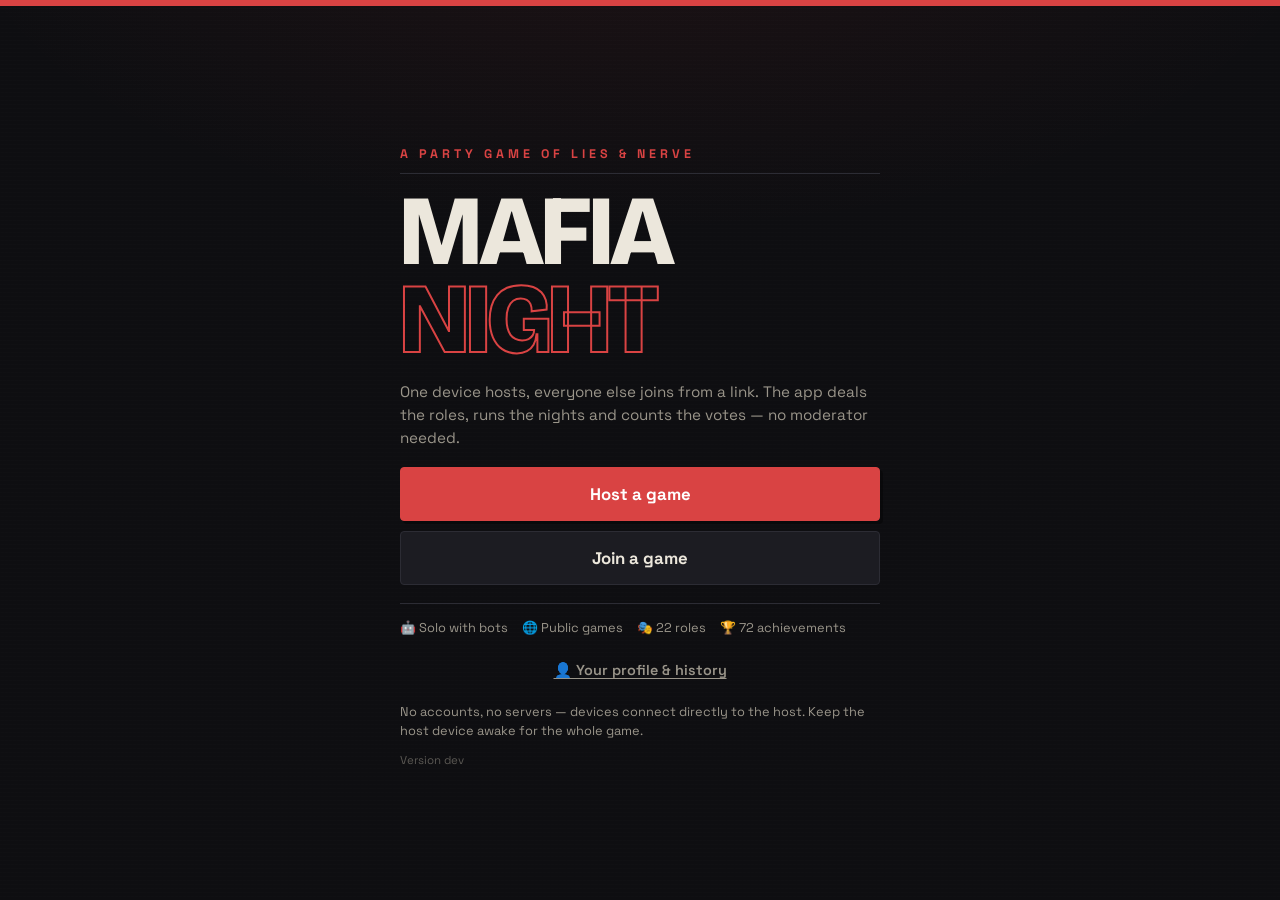
==== commit 2a3c468a: "Print Noir: full relayout — app shell with tabbed panes, poster landing, tile town A ground-up redes" ====
--- a/index.html
+++ b/index.html
@@ -2,15 +2,15 @@
 <html lang="en">
 <head>
 <meta charset="UTF-8">
-<meta name="viewport" content="width=device-width, initial-scale=1.0, maximum-scale=1.0, user-scalable=no">
+<meta name="viewport" content="width=device-width, initial-scale=1.0, maximum-scale=1.0, user-scalable=no, viewport-fit=cover">
 <title>Mafia Night — Game Operator</title>
-<meta name="theme-color" content="#0b0910">
+<meta name="theme-color" content="#0e0e11">
 <meta name="apple-mobile-web-app-capable" content="yes">
 <meta name="apple-mobile-web-app-status-bar-style" content="black-translucent">
 <meta name="apple-mobile-web-app-title" content="Mafia Night">
 <link rel="preconnect" href="https://fonts.googleapis.com">
 <link rel="preconnect" href="https://fonts.gstatic.com" crossorigin>
-<link rel="stylesheet" href="https://fonts.googleapis.com/css2?family=Fraunces:opsz,wght@9..144,600;9..144,700;9..144,900&family=Outfit:wght@400;500;600;700;800&display=swap">
+<link rel="stylesheet" href="https://fonts.googleapis.com/css2?family=Bricolage+Grotesque:opsz,wght@12..96,500;12..96,700;12..96,800&family=Space+Grotesk:wght@400;500;600;700&display=swap">
 <link rel="stylesheet" href="css/style.css?v=__BUILD__">
 <link rel="icon" href="data:image/svg+xml,<svg xmlns='http://www.w3.org/2000/svg' viewBox='0 0 100 100'><text y='.9em' font-size='90'>🕵️</text></svg>">
 </head>
@@ -19,70 +19,81 @@
 
   <!-- ============ HOME ============ -->
   <section id="screen-home" class="screen active">
-    <div class="card center home-card">
-      <h1 class="logo home-logo">🕵️ Mafia Night</h1>
-      <p class="tagline" data-i18n="home.tagline">A browser-based operator for the classic party game.<br>One device hosts, everyone else joins.</p>
-      <div class="chip-row">
-        <span class="chip">🤖 Solo with bots</span>
-        <span class="chip">🌐 Public games</span>
-        <span class="chip">🎭 22 roles</span>
-        <span class="chip">🏆 72 achievements</span>
+    <div class="poster">
+      <div class="poster-inner">
+        <p class="poster-kicker">A party game of lies &amp; nerve</p>
+        <h1 class="poster-title home-logo">MAFIA<span class="poster-title-accent">NIGHT</span></h1>
+        <p class="tagline poster-sub" data-i18n="home.tagline">One device hosts, everyone else joins from a link. The app deals the roles, runs the nights and counts the votes — no moderator needed.</p>
+        <div class="poster-actions">
+          <button id="btn-go-host" class="btn primary big" data-i18n="home.host">Host a game</button>
+          <button id="btn-go-join" class="btn big" data-i18n="home.join">Join a game</button>
+        </div>
+        <ul class="poster-facts">
+          <li>🤖 Solo with bots</li>
+          <li>🌐 Public games</li>
+          <li>🎭 22 roles</li>
+          <li>🏆 72 achievements</li>
+        </ul>
+        <button id="btn-profile-home" class="btn link">👤 Your profile &amp; history</button>
+        <p class="hint" data-i18n="home.hint">No accounts, no servers — devices connect directly to the host. Keep the host device awake for the whole game.</p>
+        <p id="app-version" class="hint version-tag">Version __BUILD__</p>
       </div>
-      <button id="btn-go-host" class="btn primary big" data-i18n="home.host">Host a game</button>
-      <button id="btn-go-join" class="btn big" data-i18n="home.join">Join a game</button>
-      <button id="btn-profile-home" class="btn link">👤 Your profile &amp; history</button>
-      <p class="hint" data-i18n="home.hint">No accounts, no servers — devices connect directly to the host. Keep the host device awake for the whole game.</p>
-      <p id="app-version" class="hint" style="opacity:0.6">Version __BUILD__</p>
     </div>
   </section>
 
   <!-- ============ HOST SETUP ============ -->
   <section id="screen-host-setup" class="screen">
-    <div class="card center">
-      <h2>Host a game</h2>
-      <p class="muted small-text">You'll play too — the app runs the game as a neutral operator.</p>
-      <label for="host-name">Your name</label>
-      <input id="host-name" type="text" maxlength="16" autocomplete="off" placeholder="e.g. Alex">
-      <button id="btn-create-game" class="btn primary big" data-i18n="hostsetup.create">Create game</button>
-      <button class="btn link back-home">← Back</button>
-      <p id="host-error" class="error hidden"></p>
+    <div class="gate">
+      <div class="gate-panel">
+        <p class="gate-kicker">Step one</p>
+        <h2>Host a game</h2>
+        <p class="muted small-text">You'll play too — the app runs the game as a neutral operator.</p>
+        <label for="host-name">Your name</label>
+        <input id="host-name" type="text" maxlength="16" autocomplete="off" placeholder="e.g. Alex">
+        <button id="btn-create-game" class="btn primary big" data-i18n="hostsetup.create">Create game</button>
+        <button class="btn link back-home">← Back</button>
+        <p id="host-error" class="error hidden"></p>
+      </div>
     </div>
   </section>
 
   <!-- ============ JOIN FORM ============ -->
   <section id="screen-join" class="screen">
-    <div class="card center">
-      <h2>Join a game</h2>
-      <label for="join-name" data-i18n="join.name">Your name</label>
-      <input id="join-name" type="text" maxlength="16" autocomplete="off" placeholder="e.g. Alex">
-      <label for="join-code" data-i18n="join.code">Room code</label>
-      <input id="join-code" type="text" maxlength="5" autocomplete="off" autocapitalize="characters" placeholder="e.g. QWXZR">
-      <button id="btn-join" class="btn primary big" data-i18n="join.join">Join</button>
-      <p id="join-error" class="error hidden"></p>
-      <div id="public-games-card" style="text-align:left;margin-top:14px">
+    <div class="gate">
+      <div class="gate-panel">
+        <p class="gate-kicker">Pull up a chair</p>
+        <h2>Join a game</h2>
+        <label for="join-name" data-i18n="join.name">Your name</label>
+        <input id="join-name" type="text" maxlength="16" autocomplete="off" placeholder="e.g. Alex">
+        <label for="join-code" data-i18n="join.code">Room code</label>
+        <input id="join-code" type="text" maxlength="5" autocomplete="off" autocapitalize="characters" placeholder="e.g. QWXZR">
+        <button id="btn-join" class="btn primary big" data-i18n="join.join">Join</button>
+        <p id="join-error" class="error hidden"></p>
+      </div>
+      <div id="public-games-card" class="gate-panel gate-aside">
         <div class="section-title"><h3>🌐 Public games</h3>
           <button id="btn-refresh-public" class="btn small">↻ Refresh</button></div>
         <div id="public-games"><p class="muted small-text">Looking for open games…</p></div>
       </div>
-      <button class="btn link back-home">← Back</button>
+      <button class="btn link back-home gate-back">← Back</button>
     </div>
   </section>
 
   <!-- ============ HOST ============ -->
-  <section id="screen-host" class="screen">
+  <section id="screen-host" class="screen game-screen">
     <header class="topbar">
-      <span class="logo small">🕵️ Mafia Night</span>
-      <span><button class="btn small ghost btn-mute">🔊</button>
+      <span class="logo small">🕵️ MAFIA NIGHT</span>
+      <span class="topbar-right"><button class="btn small ghost btn-mute">🔊</button>
       <span id="host-room-pill" class="pill">Room: —</span></span>
     </header>
     <div id="host-content" class="content"></div>
   </section>
 
   <!-- ============ PLAYER ============ -->
-  <section id="screen-player" class="screen">
+  <section id="screen-player" class="screen game-screen">
     <header class="topbar">
-      <span class="logo small">🕵️ Mafia Night</span>
-      <span><button class="btn small ghost btn-mute">🔊</button>
+      <span class="logo small">🕵️ MAFIA NIGHT</span>
+      <span class="topbar-right"><button class="btn small ghost btn-mute">🔊</button>
       <span id="player-room-pill" class="pill">Room: —</span></span>
     </header>
     <div id="player-content" class="content"></div>
--- a/css/style.css
+++ b/css/style.css
@@ -1,556 +1,960 @@
 /* ============================================================
-   Mafia Night — "Velvet Room" redesign
-   Deep ink-violet noir, glass panels, brass & crimson accents.
-   Display face: Fraunces · Body: Outfit (both from Google Fonts,
-   with system fallbacks).
+   MAFIA NIGHT — "Print Noir" redesign
+   A hard-edged, editorial look: bone ink on near-black paper,
+   blood-red accents, chunky display type, ticket-stub borders.
+   Layout: poster landing, gate forms, and an in-game app shell
+   (phase strip + tabbed panes + bottom nav) that goes
+   multi-column on desktop.
    ============================================================ */
 
 :root {
-  --bg: #0b0910;
-  --bg2: #161320;
-  --panel: rgba(24, 20, 32, 0.86);
-  --panel-solid: #181420;
-  --panel2: #211c2e;
-  --text: #ede9f6;
-  --muted: #9c95af;
-  --accent: #e5484d;
-  --accent2: #a62b33;
+  --bg: #0e0e11;
+  --bg-deep: #0a0a0d;
+  --surface: #16161b;
+  --raised: #1c1c22;
+  --line: #2c2c34;
+  --line-soft: #222228;
+  --ink: #ece7dc;
+  --muted: #9a958a;
+  --blood: #d94343;
+  --blood-deep: #8e2323;
+  --blood-dim: rgba(217, 67, 67, 0.14);
   --gold: #d9a542;
-  --good: #3dd68c;
-  --purple: #b58ae6;
-  --line: #363048;
-  --line-soft: rgba(157, 148, 180, 0.16);
-  --radius: 18px;
-  --radius-sm: 12px;
-  --shadow-lg: 0 24px 60px rgba(0, 0, 0, 0.55), inset 0 1px 0 rgba(255, 255, 255, 0.045);
-  --shadow-sm: 0 8px 24px rgba(0, 0, 0, 0.35);
-  --display: "Fraunces", ui-serif, Georgia, "Times New Roman", serif;
-  --body: "Outfit", -apple-system, BlinkMacSystemFont, "Segoe UI", Roboto, sans-serif;
-  font-size: 16px;
-}
-
-* { box-sizing: border-box; margin: 0; padding: 0; }
+  --ok: #56b881;
+  --night: #7d8fd9;
+  --shadow: 5px 5px 0 rgba(0, 0, 0, 0.4);
+  --shadow-sm: 3px 3px 0 rgba(0, 0, 0, 0.35);
+  --display: 'Bricolage Grotesque', 'Space Grotesk', system-ui, sans-serif;
+  --body: 'Space Grotesk', system-ui, -apple-system, sans-serif;
+  --r: 4px;
+  --safe-b: env(safe-area-inset-bottom, 0px);
+}
+
+* { margin: 0; padding: 0; box-sizing: border-box; -webkit-tap-highlight-color: transparent; }
 
 html, body { height: 100%; }
 
 body {
   font-family: var(--body);
-  background:
-    radial-gradient(1100px 700px at 50% -12%, rgba(120, 38, 60, 0.34) 0%, transparent 62%),
-    radial-gradient(900px 600px at 85% 105%, rgba(58, 42, 92, 0.28) 0%, transparent 60%),
-    var(--bg);
-  background-attachment: fixed;
-  color: var(--text);
-  min-height: 100vh;
-  -webkit-font-smoothing: antialiased;
-}
-
-::selection { background: rgba(229, 72, 77, 0.35); }
-
-#app { max-width: 560px; margin: 0 auto; min-height: 100vh; display: flex; flex-direction: column; }
-
-.screen { display: none; flex: 1; flex-direction: column; padding: 16px; }
-.screen.active { display: flex; }
+  background: var(--bg);
+  background-image:
+    radial-gradient(ellipse 90% 60% at 50% -10%, rgba(217, 67, 67, 0.07), transparent 60%),
+    repeating-linear-gradient(0deg, transparent 0 3px, rgba(255, 255, 255, 0.006) 3px 4px);
+  color: var(--ink);
+  line-height: 1.5;
+  overscroll-behavior-y: contain;
+}
+
+#app { min-height: 100dvh; display: flex; flex-direction: column; }
+
+/* ---------------- screens ---------------- */
+
+.screen { display: none; flex: 1; min-height: 0; }
+.screen.active { display: block; }
+.screen.game-screen.active { display: flex; flex-direction: column; }
+
+h1, h2, h3 { font-family: var(--display); letter-spacing: -0.01em; }
+h2 { font-size: 1.7rem; font-weight: 800; line-height: 1.1; margin-bottom: 6px; }
+h3 { font-size: 1.02rem; font-weight: 700; }
+
+.muted { color: var(--muted); }
+.small-text { font-size: 0.84rem; }
+.hint { color: var(--muted); font-size: 0.8rem; margin-top: 12px; }
+.error { color: var(--blood); font-weight: 600; margin-top: 10px; }
+.hidden { display: none; }
+.center { text-align: center; }
+
+::selection { background: var(--blood); color: #fff; }
+
+/* ---------------- buttons & inputs ---------------- */
+
+.btn {
+  display: inline-block;
+  font-family: var(--body);
+  font-weight: 600;
+  font-size: 0.95rem;
+  color: var(--ink);
+  background: var(--raised);
+  border: 1px solid var(--line);
+  border-radius: var(--r);
+  padding: 11px 16px;
+  cursor: pointer;
+  text-align: left;
+  transition: transform 0.06s ease, background 0.15s ease, border-color 0.15s ease;
+}
+.btn:active { transform: translate(2px, 2px); }
+.btn:hover { border-color: var(--muted); }
+.btn.primary {
+  background: var(--blood);
+  border-color: var(--blood);
+  color: #fff;
+  box-shadow: var(--shadow-sm);
+}
+.btn.primary:hover { background: #e35555; }
+.btn.primary:active { box-shadow: 0 0 0 rgba(0, 0, 0, 0); }
+.btn.big {
+  display: block;
+  width: 100%;
+  padding: 15px 18px;
+  font-size: 1.05rem;
+  font-weight: 700;
+  text-align: center;
+  margin-top: 10px;
+}
+.btn.small { padding: 5px 10px; font-size: 0.8rem; }
+.btn.ghost { background: transparent; }
+.btn.link {
+  background: none; border: none; color: var(--muted);
+  text-decoration: underline; text-underline-offset: 3px;
+  display: block; width: 100%; text-align: center; margin-top: 12px;
+  font-size: 0.9rem;
+  cursor: pointer;
+}
+.btn.link:hover { color: var(--ink); }
+.btn.selected { border-color: var(--blood); background: var(--blood-dim); }
+.btn:disabled { opacity: 0.45; cursor: not-allowed; }
+.btn:disabled:active { transform: none; }
+
+input[type="text"] {
+  width: 100%;
+  font-family: var(--body);
+  font-size: 1.05rem;
+  color: var(--ink);
+  background: var(--bg-deep);
+  border: 1px solid var(--line);
+  border-radius: var(--r);
+  padding: 12px 14px;
+  margin: 6px 0 14px;
+  outline: none;
+}
+input[type="text"]:focus { border-color: var(--blood); }
+input::placeholder { color: #55524b; }
+
+select {
+  font-family: var(--body);
+  font-size: 0.9rem;
+  color: var(--ink);
+  background: var(--bg-deep);
+  border: 1px solid var(--line);
+  border-radius: var(--r);
+  padding: 6px 8px;
+}
+
+.gate-panel > label {
+  display: block;
+  font-size: 0.72rem;
+  font-weight: 700;
+  text-transform: uppercase;
+  letter-spacing: 0.14em;
+  color: var(--muted);
+  margin-top: 10px;
+}
+
+/* ---------------- poster landing ---------------- */
+
+.poster {
+  min-height: 100dvh;
+  display: flex;
+  align-items: center;
+  justify-content: center;
+  padding: 32px 20px calc(24px + var(--safe-b));
+  border-top: 6px solid var(--blood);
+}
+.poster-inner { width: 100%; max-width: 480px; }
+.poster-kicker {
+  font-size: 0.78rem;
+  font-weight: 700;
+  text-transform: uppercase;
+  letter-spacing: 0.32em;
+  color: var(--blood);
+  border-bottom: 1px solid var(--line);
+  padding-bottom: 10px;
+  margin-bottom: 14px;
+}
+.poster-title {
+  font-family: var(--display);
+  font-weight: 800;
+  font-size: clamp(4rem, 20vw, 6.2rem);
+  line-height: 0.88;
+  letter-spacing: -0.03em;
+  text-transform: uppercase;
+}
+.poster-title-accent {
+  display: block;
+  color: transparent;
+  -webkit-text-stroke: 2px var(--blood);
+}
+.poster-sub { color: var(--muted); margin: 18px 0 6px; font-size: 0.95rem; }
+.poster-actions { margin-top: 18px; }
+.poster-facts {
+  list-style: none;
+  display: flex;
+  flex-wrap: wrap;
+  gap: 6px 14px;
+  margin-top: 18px;
+  padding-top: 14px;
+  border-top: 1px solid var(--line);
+  font-size: 0.8rem;
+  color: var(--muted);
+}
+.version-tag { opacity: 0.55; font-size: 0.72rem; }
+
+/* ---------------- gate forms (host setup / join) ---------------- */
+
+.gate {
+  min-height: 100dvh;
+  display: flex;
+  flex-direction: column;
+  align-items: center;
+  justify-content: center;
+  gap: 16px;
+  padding: 28px 18px calc(28px + var(--safe-b));
+}
+.gate-panel {
+  width: 100%;
+  max-width: 420px;
+  background: var(--surface);
+  border: 1px solid var(--line);
+  border-radius: var(--r);
+  box-shadow: var(--shadow);
+  padding: 22px 20px;
+  position: relative;
+}
+.gate-panel::before {
+  content: '';
+  position: absolute;
+  inset: 0 0 auto 0;
+  height: 4px;
+  background: var(--blood);
+}
+.gate-kicker {
+  font-size: 0.7rem;
+  font-weight: 700;
+  text-transform: uppercase;
+  letter-spacing: 0.28em;
+  color: var(--blood);
+  margin-bottom: 6px;
+}
+.gate-back { max-width: 420px; }
+@media (min-width: 900px) {
+  .gate { flex-direction: row; flex-wrap: wrap; align-content: center; }
+  .gate-aside { max-width: 380px; align-self: stretch; }
+  .gate-back { flex-basis: 100%; }
+}
+
+/* ---------------- topbar ---------------- */
 
 .topbar {
-  display: flex; justify-content: space-between; align-items: center;
-  padding: 6px 4px 16px;
-}
-.content { flex: 1; display: flex; flex-direction: column; gap: 16px; padding-bottom: 36px; }
-
-/* ---------- typography ---------- */
-
-h1, h2, h3, .logo, .room-code-box .code, .phase-label {
+  display: flex;
+  align-items: center;
+  justify-content: space-between;
+  padding: 8px 14px;
+  border-bottom: 1px solid var(--line);
+  background: var(--bg-deep);
+  flex-shrink: 0;
+}
+.logo.small {
   font-family: var(--display);
-  font-weight: 700;
-  letter-spacing: 0.01em;
-}
-h2 { font-size: 1.55rem; margin-bottom: 4px; font-weight: 700; }
-h3 { font-size: 1.08rem; margin-bottom: 4px; }
-
-.logo { font-size: 2.2rem; font-weight: 900; }
-.logo.small { font-size: 1.02rem; font-weight: 700; letter-spacing: 0.02em; }
-.home-logo {
-  font-size: 2.7rem;
-  background: linear-gradient(175deg, #fdf6e6 20%, var(--gold) 85%);
-  -webkit-background-clip: text;
-  background-clip: text;
-  -webkit-text-fill-color: transparent;
-  filter: drop-shadow(0 4px 22px rgba(217, 165, 66, 0.28));
-}
-.tagline { color: var(--muted); margin: 12px 0 24px; line-height: 1.55; font-size: 0.98rem; }
-
-.hint { color: var(--muted); font-size: 0.8rem; line-height: 1.55; margin-top: 10px; }
-.error { color: var(--accent); font-size: 0.9rem; }
-.hidden { display: none !important; }
-.muted { color: var(--muted); }
-.small-text { font-size: 0.85rem; }
-
-label {
-  text-align: left; color: var(--muted); font-size: 0.72rem; margin-top: 8px;
-  text-transform: uppercase; letter-spacing: 0.12em; font-weight: 600;
-}
-
-/* ---------- surfaces ---------- */
+  font-weight: 800;
+  font-size: 0.9rem;
+  letter-spacing: 0.06em;
+}
+.topbar-right { display: flex; align-items: center; gap: 8px; }
+.pill {
+  font-size: 0.75rem;
+  font-weight: 700;
+  letter-spacing: 0.08em;
+  border: 1px solid var(--line);
+  border-radius: var(--r);
+  padding: 4px 9px;
+  background: var(--surface);
+}
+
+/* ---------------- content & shell ---------------- */
+
+.content { flex: 1; min-height: 0; display: flex; flex-direction: column; overflow-y: auto; }
+#host-player-area, #host-controls-area { flex-shrink: 0; }
+
+/* The tabbed app shell owns the viewport: no page scroll, panes scroll. */
+.content:has(.shell.tabbed) { overflow: hidden; }
+#host-player-area:has(.shell.tabbed) { flex: 1; min-height: 0; display: flex; flex-direction: column; }
+.shell.tabbed { flex: 1; min-height: 0; display: flex; flex-direction: column; }
+
+.shell.scroll {
+  width: 100%;
+  max-width: 640px;
+  margin: 0 auto;
+  /* leave room for the floating fabs / host drawer pill */
+  padding: 14px 14px calc(96px + var(--safe-b));
+}
+.shell.scroll > * + * { margin-top: 12px; }
+
+/* ---------------- phase strip ---------------- */
+
+.phase-strip {
+  flex-shrink: 0;
+  display: flex;
+  align-items: center;
+  gap: 12px;
+  padding: 8px 14px;
+  border-bottom: 1px solid var(--line);
+  background: var(--surface);
+  font-family: var(--display);
+  font-weight: 700;
+  text-transform: uppercase;
+  letter-spacing: 0.1em;
+  font-size: 0.86rem;
+}
+.strip-day { border-top: 3px solid var(--gold); }
+.strip-night { border-top: 3px solid var(--night); background: #131320; }
+.ps-name { white-space: nowrap; }
+.ps-alive { margin-left: auto; font-size: 0.74rem; color: var(--muted); white-space: nowrap; }
+.ps-of { opacity: 0.6; }
+.phase-timer {
+  font-variant-numeric: tabular-nums;
+  font-size: 0.82rem;
+  border: 1px solid var(--line);
+  border-radius: var(--r);
+  padding: 2px 8px;
+  background: var(--bg-deep);
+}
+.phase-timer.urgent { color: var(--blood); border-color: var(--blood); animation: pulse 1s infinite; }
+.strip-tools { display: flex; gap: 5px; }
+.strip-tool {
+  width: 30px; height: 30px;
+  border: 1px solid var(--line);
+  border-radius: var(--r);
+  background: var(--bg-deep);
+  font-size: 0.9rem;
+  line-height: 1;
+  padding: 0;
+  cursor: pointer;
+}
+
+/* ---------------- panes & bottom tab bar ---------------- */
+
+.panes { flex: 1; min-height: 0; position: relative; display: flex; }
+.pane {
+  display: none;
+  flex: 1;
+  min-width: 0;
+  overflow-y: auto;
+  padding: 12px 12px calc(84px + var(--safe-b));
+}
+.pane > * + * { margin-top: 12px; }
+.panes[data-active="you"] .pane-you,
+.panes[data-active="town"] .pane-town,
+.panes[data-active="chat"] .pane-chat { display: block; }
+.panes[data-active="chat"] .pane-chat { display: flex; flex-direction: column; }
+
+.pane-chat .card { display: flex; flex-direction: column; min-height: 0; flex-shrink: 0; }
+.pane-chat .card:has(#chat-log) { flex: 1; min-height: 0; }
+.pane-chat #chat-log { flex: 1; min-height: 130px; max-height: none; }
+.pane-chat #mchat-log { max-height: 26vh; }
+.pane-chat > * + * { margin-top: 12px; }
+
+.tab-bar {
+  position: fixed;
+  left: 0; right: 0; bottom: 0;
+  z-index: 40;
+  display: grid;
+  grid-template-columns: repeat(3, 1fr);
+  background: var(--bg-deep);
+  border-top: 1px solid var(--line);
+  padding-bottom: var(--safe-b);
+}
+.tab {
+  position: relative;
+  display: flex;
+  flex-direction: column;
+  align-items: center;
+  gap: 1px;
+  padding: 9px 4px 8px;
+  background: none;
+  border: none;
+  border-top: 3px solid transparent;
+  color: var(--muted);
+  font-family: var(--body);
+  cursor: pointer;
+}
+.tab-ic { font-size: 1.25rem; line-height: 1.2; }
+.tab-lb {
+  font-size: 0.64rem;
+  font-weight: 700;
+  text-transform: uppercase;
+  letter-spacing: 0.14em;
+}
+.tab.active { color: var(--ink); border-top-color: var(--blood); background: var(--surface); }
+.tab-badge {
+  position: absolute;
+  top: 4px;
+  right: calc(50% - 26px);
+  min-width: 18px;
+  height: 18px;
+  padding: 0 5px;
+  border-radius: 9px;
+  background: var(--blood);
+  color: #fff;
+  font-style: normal;
+  font-size: 0.68rem;
+  font-weight: 700;
+  line-height: 18px;
+  text-align: center;
+}
+.tab-badge.alert { animation: pulse 1.2s infinite; }
+
+/* Desktop: every pane at once, no tab bar. */
+@media (min-width: 1000px) {
+  .tab-bar { display: none; }
+  .panes {
+    display: grid;
+    grid-template-columns: minmax(280px, 340px) minmax(0, 1fr) minmax(300px, 380px);
+    gap: 0;
+  }
+  .pane { display: block !important; padding: 14px; border-right: 1px solid var(--line-soft); }
+  .pane:last-child { border-right: none; }
+  .pane-chat { display: flex !important; flex-direction: column; }
+  .shell.scroll { max-width: 720px; }
+}
+
+/* ---------------- cards & banners ---------------- */
 
 .card {
-  background: var(--panel);
+  background: var(--surface);
+  border: 1px solid var(--line);
+  border-radius: var(--r);
+  padding: 14px;
+  box-shadow: var(--shadow-sm);
+}
+.card.center { text-align: center; }
+
+.section-title { display: flex; align-items: baseline; justify-content: space-between; gap: 8px; }
+
+.banner {
+  border: 1px solid var(--line);
+  border-left: 5px solid var(--line);
+  border-radius: var(--r);
+  background: var(--surface);
+  padding: 16px 14px;
+  text-align: center;
+}
+.banner p { margin-top: 4px; }
+.banner.day { border-left-color: var(--gold); }
+.banner.night { border-left-color: var(--night); background: #131320; }
+.banner.death { border-left-color: var(--blood); background: #1a1113; }
+.banner.win { border-left-color: var(--gold); background: #1a1710; }
+.big-emoji { font-size: 2.4rem; display: block; margin-bottom: 4px; }
+
+.progress-note { text-align: center; color: var(--muted); font-size: 0.88rem; margin-top: 10px; }
+
+/* ---------------- role card ---------------- */
+
+.role-card {
+  position: relative;
+  border: 1px solid var(--line);
+  border-radius: var(--r);
+  background: var(--raised);
+  box-shadow: var(--shadow);
+  text-align: center;
+  padding: 20px 16px;
+  cursor: pointer;
+  user-select: none;
+  -webkit-user-select: none;
+  overflow: hidden;
+}
+.role-card::before {
+  content: 'CONFIDENTIAL';
+  position: absolute;
+  top: 10px; right: -34px;
+  transform: rotate(38deg);
+  font-size: 0.6rem;
+  font-weight: 700;
+  letter-spacing: 0.3em;
+  color: var(--blood);
+  border-top: 1px solid var(--blood-deep);
+  border-bottom: 1px solid var(--blood-deep);
+  padding: 2px 36px;
+  opacity: 0.75;
+}
+.role-card.concealed {
+  background: repeating-linear-gradient(-45deg, var(--raised) 0 12px, #191920 12px 24px);
+}
+.role-icon { font-size: 3rem; line-height: 1.1; }
+.role-name {
+  font-family: var(--display);
+  font-weight: 800;
+  font-size: 1.5rem;
+  text-transform: uppercase;
+  letter-spacing: 0.04em;
+  margin-top: 4px;
+}
+.role-team {
+  display: inline-block;
+  font-size: 0.68rem;
+  font-weight: 700;
+  text-transform: uppercase;
+  letter-spacing: 0.2em;
+  border: 1px solid var(--line);
+  border-radius: var(--r);
+  padding: 3px 10px;
+  margin: 8px 0;
+}
+.role-team.town { color: var(--ok); border-color: var(--ok); }
+.role-team.mafia { color: var(--blood); border-color: var(--blood); }
+.role-team.jester { color: var(--gold); border-color: var(--gold); }
+.role-desc { color: var(--muted); font-size: 0.88rem; }
+.role-card.team-mafia { border-color: var(--blood-deep); }
+.role-card.team-town { border-color: #2c4436; }
+
+.action-card { border-color: var(--blood); box-shadow: 5px 5px 0 rgba(217, 67, 67, 0.18); }
+
+/* ---------------- town tiles ---------------- */
+
+.tile-grid {
+  display: grid;
+  grid-template-columns: repeat(auto-fill, minmax(104px, 1fr));
+  gap: 8px;
+  margin-top: 10px;
+}
+.tile {
+  position: relative;
+  display: flex;
+  flex-direction: column;
+  align-items: center;
+  gap: 2px;
+  background: var(--raised);
   border: 1px solid var(--line-soft);
-  border-radius: var(--radius);
-  padding: 20px;
+  border-radius: var(--r);
+  padding: 14px 6px 10px;
+  text-align: center;
+}
+.tile.dead { opacity: 0.55; background: var(--bg-deep); }
+.tile .dot { position: absolute; top: 7px; left: 7px; }
+.tile-skull { position: absolute; top: 4px; left: 7px; font-size: 0.85rem; }
+.tile-mark {
+  position: absolute;
+  top: 3px; right: 3px;
+  border: 1px solid var(--line-soft);
+  border-radius: var(--r);
+  background: var(--bg-deep);
+  padding: 2px 6px;
+  font-size: 0.8rem;
+  cursor: pointer;
+}
+.tile-av { font-size: 1.9rem; line-height: 1.2; margin-top: 2px; }
+.tile-name { font-size: 0.8rem; font-weight: 600; word-break: break-word; }
+.tile-tags { display: flex; flex-wrap: wrap; gap: 3px; justify-content: center; margin-top: 3px; }
+
+.tag {
+  font-size: 0.62rem;
+  font-weight: 700;
+  text-transform: uppercase;
+  letter-spacing: 0.06em;
+  border: 1px solid var(--line);
+  border-radius: var(--r);
+  padding: 1px 5px;
+  color: var(--muted);
+  background: var(--bg-deep);
+}
+.tag-gold { color: var(--gold); border-color: var(--gold); }
+.tag-red { color: var(--blood); border-color: var(--blood); }
+.tag-dim { opacity: 0.8; }
+.tag-btn { cursor: pointer; color: var(--ink); font-family: var(--body); }
+.you-tag {
+  font-size: 0.6rem;
+  font-weight: 700;
+  text-transform: uppercase;
+  letter-spacing: 0.1em;
+  color: var(--bg);
+  background: var(--ink);
+  border-radius: var(--r);
+  padding: 0 4px;
+  vertical-align: 2px;
+}
+.role-tag.town { color: var(--ok); border-color: var(--ok); }
+.role-tag.mafia { color: var(--blood); border-color: var(--blood); }
+.role-tag.jester { color: var(--gold); border-color: var(--gold); }
+
+.dot { width: 8px; height: 8px; border-radius: 50%; display: inline-block; flex-shrink: 0; }
+.dot.on { background: var(--ok); box-shadow: 0 0 6px rgba(86, 184, 129, 0.7); }
+.dot.off { background: #4c4c55; }
+
+.bot-tag { font-size: 0.75em; opacity: 0.7; }
+
+/* Host lobby roster rows (kick list). */
+.player-list { display: flex; flex-direction: column; gap: 6px; margin-top: 8px; }
+.player-row {
+  display: flex;
+  align-items: center;
+  gap: 8px;
+  padding: 7px 10px;
+  background: var(--raised);
+  border: 1px solid var(--line-soft);
+  border-radius: var(--r);
+  font-size: 0.92rem;
+}
+.player-row.dead { opacity: 0.55; }
+.player-row .name { flex: 1; min-width: 0; overflow: hidden; text-overflow: ellipsis; white-space: nowrap; }
+.player-row .status, .player-row .role-tag, .player-row .vote-count { font-size: 0.72rem; color: var(--muted); }
+
+/* Avatar state rings. */
+.av { display: inline-block; line-height: 1; border-radius: 50%; padding: 1px; }
+.av-mayor { box-shadow: 0 0 0 2px var(--gold); }
+.av-dead { filter: grayscale(1); opacity: 0.7; box-shadow: 0 0 0 2px #3a3a42; }
+
+/* ---------------- ballot (vote rows) ---------------- */
+
+.target-grid { display: flex; flex-direction: column; gap: 7px; margin-top: 8px; }
+.target-grid .btn { width: 100%; }
+
+.vote-line {
+  display: flex;
+  flex-direction: column;
+  align-items: stretch;
+  gap: 3px;
+  padding: 10px 12px;
+  background: var(--raised);
+  border: 1px solid var(--line);
+  border-left: 4px solid var(--line);
+  border-radius: var(--r);
+  font-size: 0.95rem;
+}
+.vote-line.leading { border-left-color: var(--gold); }
+.vote-line.selected { border-color: var(--blood); border-left-color: var(--blood); background: var(--blood-dim); }
+div.vote-line { cursor: default; }
+.vote-line.dead-row { opacity: 0.5; background: var(--bg-deep); }
+.vote-line.self-row { border-style: dashed; }
+.vote-top { display: flex; align-items: center; gap: 8px; width: 100%; }
+.vote-who { display: flex; align-items: center; gap: 6px; min-width: 0; flex-wrap: wrap; }
+.vote-name { font-weight: 600; }
+.vote-roleic { opacity: 0.9; }
+.vote-side { display: flex; align-items: center; gap: 8px; flex-shrink: 0; margin-left: auto; }
+.vote-count-pill {
+  font-family: var(--display);
+  font-weight: 800;
+  font-size: 0.88rem;
+  color: var(--bg);
+  background: var(--ink);
+  border-radius: var(--r);
+  padding: 1px 8px;
+  white-space: nowrap;
+}
+.vote-line.selected .vote-count-pill { background: var(--blood); color: #fff; }
+.vote-deadpill { font-size: 0.72rem; color: var(--muted); white-space: nowrap; }
+.vote-under { font-size: 0.76rem; color: var(--muted); }
+.mark-badge { font-size: 0.85rem; }
+
+.mark-btn { cursor: pointer; font-family: var(--body); }
+.vote-mark {
+  border: 1px solid var(--line);
+  border-radius: var(--r);
+  background: var(--bg-deep);
+  padding: 2px 8px;
+  font-size: 0.85rem;
+  line-height: 1.4;
+}
+
+.vote-pressure {
+  text-align: center;
+  font-size: 0.86rem;
+  border: 1px dashed var(--line);
+  border-radius: var(--r);
+  padding: 6px 8px;
+  margin-bottom: 10px;
+  color: var(--muted);
+}
+
+.row-actions { display: flex; flex-wrap: wrap; gap: 7px; margin-top: 8px; }
+.row-actions .btn { flex: 1 1 40%; }
+
+/* Public game rows on the join gate. */
+.public-room { display: flex; flex-direction: column; gap: 2px; }
+.public-room .vote-target { font-weight: 600; }
+.public-room .vote-voters { font-size: 0.76rem; color: var(--muted); }
+
+/* ---------------- chat ---------------- */
+
+.chat-log {
+  max-height: 42vh;
+  overflow-y: auto;
+  display: flex;
+  flex-direction: column;
+  gap: 7px;
+  margin-top: 10px;
+  padding: 2px;
+}
+.chat-msg {
+  align-self: flex-start;
+  max-width: 92%;
+  background: var(--raised);
+  border: 1px solid var(--line-soft);
+  border-radius: 2px var(--r) var(--r) var(--r);
+  padding: 6px 10px;
+  font-size: 0.92rem;
+}
+.chat-who {
+  display: block;
+  font-size: 0.68rem;
+  font-weight: 700;
+  text-transform: uppercase;
+  letter-spacing: 0.1em;
+  color: var(--muted);
+  margin-bottom: 1px;
+}
+.chat-ghost { border-style: dashed; opacity: 0.85; }
+.chat-ghost .chat-who { color: var(--night); }
+.chat-divider {
+  align-self: center;
+  font-size: 0.68rem;
+  font-weight: 700;
+  text-transform: uppercase;
+  letter-spacing: 0.24em;
+  color: var(--muted);
+  margin: 8px 0 2px;
+}
+.chat-log-mafia .chat-msg { border-color: var(--blood-deep); background: #1c1216; }
+.chat-log-mafia .chat-who { color: var(--blood); }
+
+.chat-row { display: flex; gap: 7px; margin-top: 10px; flex-shrink: 0; }
+.chat-row input[type="text"] { flex: 1; margin: 0; }
+.chat-row .btn { flex-shrink: 0; }
+
+.chat-new-pill {
+  position: fixed;
+  bottom: calc(18px + var(--safe-b));
+  left: 50%;
+  transform: translateX(-50%);
+  z-index: 45;
+  background: var(--blood);
+  color: #fff;
+  border: none;
+  border-radius: 999px;
+  padding: 8px 16px;
+  font-family: var(--body);
+  font-weight: 700;
+  font-size: 0.85rem;
+  cursor: pointer;
   box-shadow: var(--shadow-sm);
-  backdrop-filter: blur(14px);
-  -webkit-backdrop-filter: blur(14px);
-}
-.card.center { margin: auto 0; text-align: center; display: flex; flex-direction: column; gap: 12px; }
-.screen .card.center { margin-top: 9vh; }
-
-.home-card {
-  border-color: rgba(217, 165, 66, 0.22);
-  box-shadow: var(--shadow-lg);
-  animation: home-rise 0.6s cubic-bezier(0.22, 1, 0.36, 1) both;
-}
-@keyframes home-rise { from { opacity: 0; transform: translateY(16px); } }
-
-.chip-row { display: flex; gap: 8px; justify-content: center; flex-wrap: wrap; margin: 0 0 22px; }
-.chip {
-  font-size: 0.74rem; font-weight: 500; color: var(--muted);
-  background: rgba(22, 19, 32, 0.7);
-  border: 1px solid var(--line-soft); border-radius: 999px; padding: 5px 12px;
-  white-space: nowrap;
-}
-
-.pill {
-  background: rgba(33, 28, 46, 0.8); border: 1px solid var(--line-soft);
-  padding: 6px 13px; border-radius: 999px; font-size: 0.82rem; font-weight: 700;
-  letter-spacing: 0.08em;
-}
-.pill.good { color: var(--good); }
-.pill.warn { color: var(--gold); }
-
-.section-title { display: flex; justify-content: space-between; align-items: baseline; gap: 10px; }
-
-/* ---------- inputs ---------- */
-
-input[type="text"] {
-  background: rgba(12, 10, 18, 0.7);
-  border: 1px solid var(--line); color: var(--text);
-  border-radius: var(--radius-sm); padding: 14px 15px; font-size: 1.05rem; width: 100%;
-  font-family: var(--body);
-  outline: none;
-  transition: border-color 0.15s, box-shadow 0.15s;
-}
-input[type="text"]:focus {
-  border-color: var(--accent);
-  box-shadow: 0 0 0 3px rgba(229, 72, 77, 0.18);
-}
-#join-code {
-  text-transform: uppercase; letter-spacing: 8px; font-weight: 700; text-align: center;
+}
+
+/* ---------------- logs & intel ---------------- */
+
+.log { display: flex; flex-direction: column; gap: 4px; margin-top: 8px; }
+.entry {
+  font-size: 0.84rem;
+  color: var(--muted);
+  border-left: 3px solid var(--line);
+  padding: 2px 0 2px 10px;
+}
+.entry.important { color: var(--ink); border-left-color: var(--blood); }
+.susp-pos { color: var(--blood); }
+.susp-neg { color: var(--ok); }
+.debug-log {
+  font-size: 0.68rem;
+  line-height: 1.5;
+  color: var(--muted);
+  background: var(--bg-deep);
+  border: 1px solid var(--line-soft);
+  border-radius: var(--r);
+  padding: 8px;
+  max-height: 40vh;
+  overflow: auto;
+  white-space: pre-wrap;
+  word-break: break-all;
+  margin-top: 8px;
+}
+
+.day-summary, .vote-history { font-size: 0.9rem; }
+.vote-history summary { cursor: pointer; }
+.ach-new { margin: 6px 0; }
+.ach-group { border-bottom: 1px solid var(--line-soft); padding-bottom: 2px; }
+
+/* ---------------- room code / QR ---------------- */
+
+.room-code-box { text-align: center; }
+.room-code-box .code {
   font-family: var(--display);
-}
-
-/* ---------- buttons ---------- */
-
-.btn {
-  background: linear-gradient(180deg, rgba(255, 255, 255, 0.045) 0%, transparent 45%), var(--panel2);
-  color: var(--text);
-  border: 1px solid var(--line); border-radius: var(--radius-sm);
-  padding: 12px 18px; font-size: 1rem; font-weight: 600; cursor: pointer;
-  font-family: var(--body);
-  transition: filter 0.15s, transform 0.06s, box-shadow 0.15s, border-color 0.15s;
-  -webkit-tap-highlight-color: transparent;
-}
-.btn:active { transform: scale(0.975); }
-.btn:hover { filter: brightness(1.13); border-color: var(--line); }
-.btn:focus-visible { outline: 2px solid var(--gold); outline-offset: 2px; }
-.btn.primary {
-  background:
-    linear-gradient(180deg, rgba(255, 255, 255, 0.16) 0%, transparent 42%),
-    linear-gradient(165deg, var(--accent) 0%, var(--accent2) 100%);
-  border-color: rgba(255, 168, 168, 0.35);
-  box-shadow: 0 10px 26px rgba(229, 72, 77, 0.3);
-  text-shadow: 0 1px 2px rgba(0, 0, 0, 0.35);
-}
-.btn.big { padding: 16px 18px; font-size: 1.08rem; border-radius: 14px; }
-.btn.small { padding: 7px 12px; font-size: 0.84rem; }
-.btn.link { background: none; border: none; color: var(--muted); font-weight: 500; box-shadow: none; }
-.btn.ghost { background: none; }
-.btn:disabled { opacity: 0.4; cursor: not-allowed; }
-.btn.selected {
-  outline: 2px solid var(--accent);
-  background: linear-gradient(180deg, rgba(229, 72, 77, 0.2), rgba(229, 72, 77, 0.08)), var(--panel2);
-}
-
-/* ---------- room code / QR ---------- */
-
-.room-code-box { text-align: center; padding: 20px; }
-.room-code-box .code {
-  font-size: 2.9rem; font-weight: 900; letter-spacing: 12px; margin: 8px 0 4px;
-  padding-left: 12px; /* optical balance for the tracking */
-  background: linear-gradient(175deg, #fff 30%, var(--gold));
-  -webkit-background-clip: text;
-  background-clip: text;
-  -webkit-text-fill-color: transparent;
-}
-.room-code-box .url { color: var(--muted); font-size: 0.84rem; word-break: break-all; }
-.qr-box {
-  background: #fff; border-radius: 16px; padding: 12px;
-  width: 184px; height: 184px; margin: 14px auto;
-  box-shadow: 0 10px 30px rgba(0, 0, 0, 0.45);
-}
-.qr-box svg { display: block; width: 100%; height: 100%; }
-
-/* ---------- host options ---------- */
+  font-weight: 800;
+  font-size: 2.6rem;
+  letter-spacing: 0.28em;
+  text-indent: 0.28em;
+  margin: 4px 0;
+}
+.qr-box { display: inline-block; background: #fff; border-radius: var(--r); padding: 10px; margin: 10px 0; }
+.qr-box svg { display: block; width: 148px; height: 148px; }
+.url { font-size: 0.78rem; color: var(--muted); word-break: break-all; margin-top: 4px; }
+
+/* ---------------- host: lobby columns + in-game drawer ---------------- */
+
+.host-lobby { padding: 0 14px 20px; max-width: 640px; margin: 0 auto; width: 100%; }
+.host-lobby > * + * { margin-top: 12px; }
+@media (min-width: 1000px) {
+  .host-lobby { columns: 2; column-gap: 14px; max-width: 1100px; }
+  .host-lobby > * { break-inside: avoid; margin-top: 0 !important; margin-bottom: 14px; }
+}
 
 .opt {
-  display: flex; align-items: center; gap: 11px; padding: 10px 0; font-size: 0.92rem;
-  color: var(--text); border-bottom: 1px solid rgba(157, 148, 180, 0.08);
-  /* .opt rows are labels too — undo the small-caps field-label treatment. */
-  text-transform: none; letter-spacing: normal; font-weight: 500; margin-top: 0;
+  display: flex;
+  align-items: baseline;
+  gap: 9px;
+  font-size: 0.9rem;
+  padding: 7px 0;
+  border-bottom: 1px solid var(--line-soft);
+  cursor: pointer;
 }
 .opt:last-child { border-bottom: none; }
-.opt input[type="checkbox"] { width: 19px; height: 19px; accent-color: var(--accent); flex-shrink: 0; }
-.opt.opt-role { align-items: flex-start; }
-.opt.opt-role input[type="checkbox"] { margin-top: 2px; }
-.opt.opt-role .small-text { line-height: 1.5; }
-.opt select {
-  background: var(--bg2); color: var(--text); border: 1px solid var(--line);
-  border-radius: 9px; padding: 7px 10px; font-size: 0.9rem; font-family: var(--body);
-}
-
-/* ---------- chat ---------- */
-
-.chat-log {
-  max-height: 230px; overflow-y: auto; display: flex; flex-direction: column; gap: 7px;
-  background: rgba(12, 10, 18, 0.55);
-  border: 1px solid var(--line-soft); border-radius: var(--radius-sm);
-  padding: 12px; margin: 10px 0;
-}
-.chat-log::-webkit-scrollbar { width: 6px; }
-.chat-log::-webkit-scrollbar-thumb { background: var(--line); border-radius: 3px; }
-.chat-msg { font-size: 0.9rem; line-height: 1.45; word-break: break-word; }
-.chat-msg .chat-who {
-  font-weight: 700; margin-right: 5px; color: var(--gold);
-  font-size: 0.84rem;
-}
-.chat-msg.chat-ghost { color: var(--muted); font-style: italic; }
-.chat-msg.chat-ghost .chat-who { color: var(--purple); }
-.chat-log-mafia { border-color: rgba(229, 72, 77, 0.4); background: rgba(30, 12, 16, 0.5); }
-.chat-log-mafia .chat-who { color: var(--accent); }
-.chat-divider {
-  text-align: center; font-size: 0.72rem; letter-spacing: 0.18em;
-  color: var(--muted); text-transform: uppercase; margin: 6px 0; opacity: 0.8;
-}
-.chat-row { display: flex; gap: 8px; }
-.chat-row input { flex: 1; padding: 11px 13px; font-size: 1rem; }
-.chat-new-pill {
-  position: fixed; bottom: 72px; left: 50%; transform: translateX(-50%); z-index: 60;
-  background: rgba(33, 28, 46, 0.92); color: var(--text); border: 1px solid var(--gold);
-  border-radius: 999px; padding: 9px 16px; font-size: 0.88rem; font-weight: 600; cursor: pointer;
-  box-shadow: 0 8px 26px rgba(0, 0, 0, 0.55);
-  backdrop-filter: blur(10px);
-  -webkit-backdrop-filter: blur(10px);
-}
-.bot-tag { font-size: 0.66em; opacity: 0.75; vertical-align: 1px; }
-.mark-btn { margin-left: auto; padding: 4px 9px; font-size: 0.85rem; }
-.mark-badge { font-size: 0.8em; }
-
-/* ---------- avatars ---------- */
-
-.av {
-  display: inline-flex; align-items: center; justify-content: center;
-  width: 1.55em; height: 1.55em; border-radius: 50%;
-  border: 2px solid transparent; flex-shrink: 0;
-  background: rgba(255, 255, 255, 0.04);
-}
-.av.av-mayor { border-color: var(--gold); box-shadow: 0 0 10px rgba(217, 165, 66, 0.35); }
-.av.av-dead { border-color: #443f58; filter: grayscale(0.85); opacity: 0.75; }
-
-.avatar-grid { display: grid; grid-template-columns: repeat(8, 1fr); gap: 7px; margin-top: 14px; }
+.opt input[type="checkbox"] { accent-color: var(--blood); width: 16px; height: 16px; flex-shrink: 0; transform: translateY(2px); }
+.opt select { margin-left: auto; }
+.opt-role { align-items: flex-start; }
+
+/* In-game: host tools live in a floating drawer above the tab bar. */
+.host-fold {
+  position: fixed;
+  right: 10px;
+  bottom: calc(74px + var(--safe-b));
+  z-index: 50;
+}
+/* No tab bar on scroll phases (reveal, verdict, ended) — sit lower. */
+.content:has(.shell.scroll) .host-fold { bottom: calc(16px + var(--safe-b)); }
+/* On the host's own device, leave the panes room for the drawer pill. */
+.content:has(.host-fold) .pane { padding-bottom: calc(132px + var(--safe-b)); }
+.host-fold > summary {
+  list-style: none;
+  cursor: pointer;
+  display: inline-block;
+  background: var(--bg-deep);
+  border: 1px solid var(--line);
+  border-radius: 999px;
+  padding: 9px 15px;
+  font-size: 0.82rem;
+  font-weight: 700;
+  box-shadow: var(--shadow-sm);
+}
+.host-fold > summary::-webkit-details-marker { display: none; }
+.host-fold[open] {
+  left: 10px;
+  right: 10px;
+  width: min(460px, calc(100vw - 20px));
+  margin-left: auto;
+  background: var(--bg-deep);
+  border: 1px solid var(--line);
+  border-radius: var(--r);
+  box-shadow: var(--shadow);
+  max-height: min(70vh, 560px);
+  overflow-y: auto;
+}
+.host-fold[open] > summary {
+  display: block;
+  border-radius: 0;
+  border: none;
+  border-bottom: 1px solid var(--line);
+  text-align: center;
+  position: sticky;
+  top: 0;
+  background: var(--bg-deep);
+  z-index: 1;
+}
+.host-fold[open] .card { box-shadow: none; border-left: none; border-right: none; border-radius: 0; }
+
+/* ---------------- floating fabs & overlays ---------------- */
+
+.guide-fab {
+  position: fixed;
+  left: 10px;
+  bottom: calc(74px + var(--safe-b));
+  z-index: 50;
+  width: 44px;
+  height: 44px;
+  border-radius: 50%;
+  border: 1px solid var(--line);
+  background: var(--bg-deep);
+  font-size: 1.15rem;
+  cursor: pointer;
+  box-shadow: var(--shadow-sm);
+}
+.trophy-fab { bottom: calc(126px + var(--safe-b)); }
+.profile-fab { bottom: calc(178px + var(--safe-b)); }
+.shell.scroll ~ .guide-fab { bottom: calc(16px + var(--safe-b)); }
+.shell.scroll ~ .trophy-fab { bottom: calc(68px + var(--safe-b)); }
+.shell.scroll ~ .profile-fab { bottom: calc(120px + var(--safe-b)); }
+
+.guide-overlay {
+  position: fixed;
+  inset: 0;
+  z-index: 80;
+  background: rgba(6, 6, 8, 0.78);
+  display: flex;
+  align-items: center;
+  justify-content: center;
+  padding: 20px 14px;
+}
+.guide-panel {
+  width: 100%;
+  max-width: 520px;
+  max-height: 82vh;
+  overflow-y: auto;
+}
+
+/* ---------------- lobby profile ---------------- */
+
+.profile-row { display: flex; gap: 8px; margin-top: 8px; }
+.profile-row input[type="text"] { flex: 1; margin: 0; }
+.avatar-grid {
+  display: grid;
+  grid-template-columns: repeat(auto-fill, minmax(46px, 1fr));
+  gap: 6px;
+  margin-top: 12px;
+}
 .avatar-btn {
-  background: rgba(12, 10, 18, 0.6); border: 1px solid var(--line-soft);
-  border-radius: var(--radius-sm);
-  font-size: 1.4rem; padding: 7px 0; cursor: pointer; line-height: 1;
-  transition: transform 0.1s, border-color 0.15s;
-  -webkit-tap-highlight-color: transparent;
-}
-.avatar-btn:hover { transform: translateY(-2px); border-color: var(--line); }
-.avatar-btn.selected {
-  outline: 2px solid var(--gold);
-  background: rgba(217, 165, 66, 0.12);
-}
-
-/* ---------- player list ---------- */
-
-.player-list { display: flex; flex-direction: column; gap: 8px; }
-.player-row {
-  display: flex; align-items: center; gap: 10px;
-  background: rgba(33, 28, 46, 0.55); border: 1px solid var(--line-soft);
-  border-radius: var(--radius-sm); padding: 11px 14px;
-}
-.player-row .name { font-weight: 600; flex: 1; display: flex; align-items: center; gap: 6px; }
-.player-row .status { font-size: 0.76rem; color: var(--muted); }
-.player-row.dead { opacity: 0.5; }
-.player-row.dead .name { text-decoration: line-through; }
-.player-row .role-tag { font-size: 0.78rem; font-weight: 700; letter-spacing: 0.02em; }
-.player-row .role-tag.mafia { color: var(--accent); }
-.player-row .role-tag.town { color: var(--good); }
-.player-row .role-tag.jester { color: var(--purple); }
-.dot { width: 9px; height: 9px; border-radius: 50%; background: var(--muted); flex-shrink: 0; }
-.dot.on { background: var(--good); box-shadow: 0 0 8px rgba(61, 214, 140, 0.6); }
-.dot.off { background: var(--accent); }
-.skull { flex-shrink: 0; font-size: 0.9rem; }
-
-/* ---------- role card ---------- */
-
-.role-card {
-  border-radius: var(--radius); padding: 30px 22px; text-align: center;
-  border: 1px solid var(--line-soft); background: var(--panel);
-  cursor: pointer; user-select: none;
-  box-shadow: var(--shadow-sm);
-  backdrop-filter: blur(14px);
-  -webkit-backdrop-filter: blur(14px);
-  transition: transform 0.15s;
-}
-.role-card:active { transform: scale(0.985); }
-.role-card .role-icon { font-size: 3.4rem; filter: drop-shadow(0 6px 18px rgba(0, 0, 0, 0.5)); }
-.role-card .role-name {
-  font-family: var(--display); font-size: 1.9rem; font-weight: 900; margin: 8px 0 2px;
-}
-.role-card .role-team {
-  font-size: 0.74rem; font-weight: 700; text-transform: uppercase; letter-spacing: 0.22em;
-}
-.role-card .role-team.mafia { color: var(--accent); }
-.role-card .role-team.town { color: var(--good); }
-.role-card .role-team.jester { color: var(--purple); }
-.role-card .role-desc { color: var(--muted); margin-top: 12px; line-height: 1.55; font-size: 0.92rem; }
-.role-card.concealed {
-  background:
-    repeating-linear-gradient(135deg, rgba(255, 255, 255, 0.018) 0 12px, transparent 12px 24px),
-    var(--panel-solid);
-}
-.role-card.team-mafia { border-color: rgba(229, 72, 77, 0.45); box-shadow: inset 0 0 40px rgba(229, 72, 77, 0.14), 0 0 26px rgba(229, 72, 77, 0.18); }
-.role-card.team-town { border-color: rgba(61, 214, 140, 0.4); box-shadow: inset 0 0 40px rgba(61, 214, 140, 0.1), 0 0 26px rgba(61, 214, 140, 0.14); }
-.role-card.team-jester { border-color: rgba(181, 138, 230, 0.45); box-shadow: inset 0 0 40px rgba(181, 138, 230, 0.12), 0 0 26px rgba(181, 138, 230, 0.16); }
-
-/* ---------- vote rows / target grid ---------- */
-
-.target-grid { display: flex; flex-direction: column; gap: 8px; }
-.target-grid .btn { text-align: left; display: flex; justify-content: space-between; align-items: center; }
-.vote-count { font-size: 0.8rem; color: var(--muted); font-weight: 700; }
-
-.target-grid .btn.vote-line {
-  display: flex; flex-direction: column; align-items: stretch;
-  justify-content: flex-start; gap: 0; text-align: left;
-  padding: 12px 15px;
-}
-.vote-top { display: flex; align-items: center; justify-content: space-between; gap: 10px; }
-.vote-who { display: flex; align-items: center; gap: 8px; min-width: 0; font-weight: 700; }
-.vote-who .vote-name { overflow: hidden; text-overflow: ellipsis; white-space: nowrap; }
-.vote-roleic { font-size: 0.85em; opacity: 0.9; }
-.vote-count-pill {
-  font-size: 0.78rem; font-weight: 700; color: var(--text);
-  background: rgba(12, 10, 18, 0.7); border: 1px solid var(--line); border-radius: 999px;
-  padding: 3px 10px; white-space: nowrap; flex-shrink: 0;
-  font-variant-numeric: tabular-nums;
-}
-.vote-line.leading { border-color: var(--gold); box-shadow: 0 0 16px rgba(217, 165, 66, 0.12); }
-.vote-line.leading .vote-count-pill { border-color: var(--gold); color: var(--gold); }
-.vote-deadpill {
-  font-size: 0.72rem; color: var(--muted); border: 1px solid var(--line-soft);
-  border-radius: 999px; padding: 3px 9px; white-space: nowrap; flex-shrink: 0;
-}
-.vote-under {
-  display: block; margin-top: 6px; text-align: left;
-  color: var(--muted); font-size: 0.76rem; font-weight: 500; line-height: 1.45;
-}
-.vote-line.self-row { cursor: default; opacity: 0.85; border-style: dashed; }
-.vote-line.self-row:hover { filter: none; }
-.vote-line.dead-row { opacity: 0.42; border-style: solid; }
-.vote-line.dead-row .vote-who { text-decoration: line-through; }
-.vote-pressure { font-size: 0.9rem; margin: 0 0 10px; color: var(--gold); }
-
-.public-room { gap: 10px; display: flex; justify-content: space-between; align-items: center; }
-.public-room .vote-voters {
-  flex: 1; min-width: 0; text-align: left;
-  font-size: 0.76rem; font-weight: 500; color: var(--muted);
-  overflow: hidden; text-overflow: ellipsis; white-space: nowrap;
-}
-.public-room .vote-target { font-weight: 700; white-space: nowrap; display: flex; align-items: center; gap: 8px; }
-
-/* ---------- banners ---------- */
-
-.banner {
-  border-radius: var(--radius); padding: 24px 20px; text-align: center;
-  border: 1px solid var(--line-soft); line-height: 1.55;
-  box-shadow: var(--shadow-sm);
-  animation: banner-in 0.45s ease both;
-}
-@keyframes banner-in { from { opacity: 0; transform: translateY(8px); } }
-.banner.night { background: linear-gradient(165deg, rgba(30, 33, 66, 0.75), rgba(14, 14, 30, 0.9)); border-color: rgba(103, 111, 189, 0.25); }
-.banner.day { background: linear-gradient(165deg, rgba(84, 66, 28, 0.55), rgba(41, 32, 16, 0.85)); border-color: rgba(217, 165, 66, 0.3); }
-.banner.death { background: linear-gradient(165deg, rgba(84, 28, 38, 0.6), rgba(34, 14, 19, 0.9)); border-color: rgba(229, 72, 77, 0.32); }
-.banner.win { background: linear-gradient(165deg, rgba(24, 74, 50, 0.55), rgba(12, 32, 23, 0.9)); border-color: rgba(61, 214, 140, 0.3); }
-.banner .big-emoji { font-size: 2.6rem; display: block; margin-bottom: 10px; filter: drop-shadow(0 6px 16px rgba(0, 0, 0, 0.5)); }
-.banner h2 { margin-bottom: 6px; }
-
-/* ---------- log ---------- */
-
-.log { display: flex; flex-direction: column; gap: 6px; font-size: 0.88rem; }
-.log .entry {
-  color: var(--muted); padding: 7px 12px;
-  border-left: 3px solid var(--line); background: rgba(12, 10, 18, 0.5);
-  border-radius: 0 9px 9px 0;
-}
-.log .entry.important { color: var(--text); border-left-color: var(--gold); }
-
-.progress-note { text-align: center; color: var(--muted); font-size: 0.9rem; }
-
-.row-actions { display: flex; gap: 8px; flex-wrap: wrap; }
-.row-actions .btn { flex: 1 1 40%; }
-
-#host-player-area, #host-controls-area { display: flex; flex-direction: column; gap: 16px; }
-#btn-confirm-role { display: block; width: 100%; }
-
-/* ---------- profile ---------- */
-
-.profile-row { display: flex; gap: 8px; margin-top: 8px; }
-.profile-row input { flex: 1; }
-
-/* ---------- phase timer ---------- */
-
-.phase-timer {
-  display: inline-block; margin-top: 12px;
-  background: rgba(12, 10, 18, 0.6); border: 1px solid var(--line-soft); border-radius: 999px;
-  padding: 6px 16px; font-weight: 700; font-variant-numeric: tabular-nums;
-}
-.phase-timer.urgent { color: var(--accent); border-color: var(--accent); animation: pulse 1s infinite; }
-
-/* ---------- folds & panels ---------- */
-
-.day-summary { padding: 14px 18px; }
-.vote-history { padding: 14px 18px; }
-.vote-history summary { cursor: pointer; font-size: 0.92rem; }
-
-.host-fold { margin-top: 18px; }
-.host-fold > summary {
-  cursor: pointer; font-weight: 600; font-size: 0.9rem; color: var(--muted);
-  background: var(--panel); border: 1px solid var(--line-soft); border-radius: var(--radius-sm);
-  padding: 13px 17px;
-  backdrop-filter: blur(14px);
-  -webkit-backdrop-filter: blur(14px);
-}
-.host-fold[open] > summary { margin-bottom: 10px; color: var(--text); border-color: var(--line); }
-
-.ach-new {
-  margin: 8px 0; padding: 10px 14px; border-radius: var(--radius-sm);
-  background: rgba(217, 165, 66, 0.1); border: 1px solid rgba(217, 165, 66, 0.45);
-}
-
-/* ---------- floating buttons & overlays ---------- */
-
-.guide-fab {
-  position: fixed; right: 14px; bottom: 14px; z-index: 55;
-  width: 46px; height: 46px; border-radius: 50%; font-size: 1.2rem; cursor: pointer;
-  background: rgba(33, 28, 46, 0.85); border: 1px solid var(--line-soft); color: var(--text);
-  box-shadow: 0 8px 24px rgba(0, 0, 0, 0.5);
-  backdrop-filter: blur(10px);
-  -webkit-backdrop-filter: blur(10px);
-  transition: transform 0.12s, border-color 0.15s;
-}
-.guide-fab:hover { transform: translateY(-2px); border-color: var(--line); }
-.trophy-fab { right: auto; left: 14px; }
-.profile-fab { right: auto; left: 14px; bottom: 72px; }
-
-.guide-overlay {
-  position: fixed; inset: 0; z-index: 70; background: rgba(6, 4, 10, 0.7);
-  display: flex; align-items: center; justify-content: center; padding: 16px;
-  backdrop-filter: blur(6px);
-  -webkit-backdrop-filter: blur(6px);
-  animation: overlay-in 0.2s ease both;
-}
-@keyframes overlay-in { from { opacity: 0; } }
-.guide-panel { max-height: 82vh; overflow-y: auto; width: 100%; max-width: 480px; margin: 0; }
-.guide-panel::-webkit-scrollbar { width: 6px; }
-.guide-panel::-webkit-scrollbar-thumb { background: var(--line); border-radius: 3px; }
-
-/* ---------- diagnostics ---------- */
-
-.debug-log {
-  text-align: left; font-family: ui-monospace, SFMono-Regular, Menlo, Consolas, monospace;
-  font-size: 0.72rem; line-height: 1.5; color: var(--muted);
-  background: rgba(12, 10, 18, 0.65); border: 1px solid var(--line-soft); border-radius: var(--radius-sm);
-  padding: 10px; margin-top: 8px; max-height: 240px; overflow: auto;
-  white-space: pre-wrap; word-break: break-word;
-}
-.susp-pos { color: var(--accent); }
-.susp-neg { color: var(--good); }
-
-/* ---------- animations ---------- */
-
+  font-size: 1.35rem;
+  padding: 8px 0;
+  background: var(--raised);
+  border: 1px solid var(--line-soft);
+  border-radius: var(--r);
+  cursor: pointer;
+}
+.avatar-btn.selected { border-color: var(--blood); background: var(--blood-dim); }
+
+/* ---------------- phase transition overlay ---------------- */
+
+.phase-overlay {
+  position: fixed;
+  inset: 0;
+  z-index: 100;
+  display: flex;
+  align-items: center;
+  justify-content: center;
+  pointer-events: none;
+  animation: fadeout 2.4s forwards;
+}
+.phase-overlay.to-night { background: #0b0b16; }
+.phase-overlay.to-day { background: #171208; }
+.phase-overlay .orb { position: absolute; font-size: 4rem; }
+.orb.setting { animation: orbset 2.2s forwards; }
+.orb.rising { animation: orbrise 2.2s forwards; }
+.phase-label {
+  font-family: var(--display);
+  font-weight: 800;
+  font-size: 2.6rem;
+  text-transform: uppercase;
+  letter-spacing: 0.22em;
+  text-indent: 0.22em;
+  animation: labelin 2.2s forwards;
+}
+@keyframes orbset { from { transform: translateY(0); opacity: 1; } to { transform: translateY(130px); opacity: 0; } }
+@keyframes orbrise { from { transform: translateY(-130px); opacity: 0; } to { transform: translateY(-80px); opacity: 1; } }
+@keyframes labelin { 0% { opacity: 0; transform: scale(0.94); } 30% { opacity: 1; transform: scale(1); } 100% { opacity: 1; } }
+@keyframes fadeout { 0% { opacity: 1; } 75% { opacity: 1; } 100% { opacity: 0; } }
+
+/* ---------------- confetti ---------------- */
+
+.confetti-box { position: fixed; inset: 0; pointer-events: none; overflow: hidden; z-index: 90; }
+.confetti { position: absolute; top: -5vh; font-size: 1.3rem; animation-name: confall; animation-timing-function: linear; animation-iteration-count: infinite; }
+@keyframes confall { to { transform: translateY(115vh) rotate(340deg); } }
+
+/* ---------------- misc ---------------- */
+
+.pulsing { animation: pulse 1.6s ease-in-out infinite; }
 @keyframes pulse { 0%, 100% { opacity: 1; } 50% { opacity: 0.45; } }
-.pulsing { animation: pulse 1.6s infinite; }
-
-@media (prefers-reduced-motion: reduce) {
-  .home-card, .banner, .guide-overlay { animation: none; }
-  .pulsing, .phase-timer.urgent { animation: none; }
-}
-
-/* Winner confetti */
-.confetti-box { position: fixed; inset: 0; pointer-events: none; overflow: hidden; z-index: 150; }
-.confetti { position: absolute; top: -8%; font-size: 1.25rem; animation: confetti-fall linear infinite; }
-@keyframes confetti-fall {
-  to { transform: translateY(115vh) rotate(540deg); opacity: 0.7; }
-}
-
-/* Day/night phase transition overlay */
-.phase-overlay {
-  position: fixed; inset: 0; z-index: 200; pointer-events: none;
-  display: flex; align-items: center; justify-content: center;
-  overflow: hidden;
-  animation: overlay-fade 2.4s ease forwards;
-}
-.phase-overlay.to-night { background: linear-gradient(180deg, #05060f 0%, #131736 60%, #241f3a 100%); }
-.phase-overlay.to-day { background: linear-gradient(180deg, #78b7e8 0%, #f3c56b 75%, #e88f5a 100%); }
-.phase-overlay.to-night::after {
-  content: ''; position: absolute; inset: 0;
-  background-image:
-    radial-gradient(1.5px 1.5px at 20% 25%, #fff, transparent),
-    radial-gradient(1px 1px at 65% 15%, #fff, transparent),
-    radial-gradient(1.5px 1.5px at 80% 40%, #fff, transparent),
-    radial-gradient(1px 1px at 40% 10%, #fff, transparent),
-    radial-gradient(1px 1px at 90% 20%, #fff, transparent),
-    radial-gradient(1.5px 1.5px at 10% 50%, #fff, transparent),
-    radial-gradient(1px 1px at 55% 35%, #fff, transparent);
-  animation: stars-in 2.4s ease forwards;
-}
-.phase-overlay .orb {
-  position: absolute; left: 50%; font-size: 4rem; line-height: 1;
-  margin-left: -2rem;
-}
-.phase-overlay .orb.setting { animation: orb-set 2.4s ease-in forwards; }
-.phase-overlay .orb.rising { animation: orb-rise 2.4s ease-out forwards; }
-.phase-overlay .phase-label {
-  position: relative; z-index: 1;
-  font-size: 2.6rem; font-weight: 900; letter-spacing: 0.02em;
-  color: #fff; text-shadow: 0 2px 22px rgba(0, 0, 0, 0.6);
-  animation: label-in 2.4s ease forwards;
-}
-@keyframes overlay-fade {
-  0% { opacity: 0; } 12% { opacity: 1; } 80% { opacity: 1; } 100% { opacity: 0; }
-}
-@keyframes orb-set {
-  0% { top: 18%; opacity: 1; transform: none; }
-  70%, 100% { top: 78%; opacity: 0; transform: scale(0.75); }
-}
-@keyframes orb-rise {
-  0% { top: 82%; opacity: 0; transform: scale(0.75); }
-  35% { opacity: 1; }
-  100% { top: 14%; opacity: 1; transform: none; }
-}
-@keyframes stars-in { 0%, 30% { opacity: 0; } 100% { opacity: 1; } }
-@keyframes label-in {
-  0%, 25% { opacity: 0; transform: translateY(14px); }
-  55% { opacity: 1; transform: none; }
-  100% { opacity: 1; }
-}
+
+.tagline { color: var(--muted); }
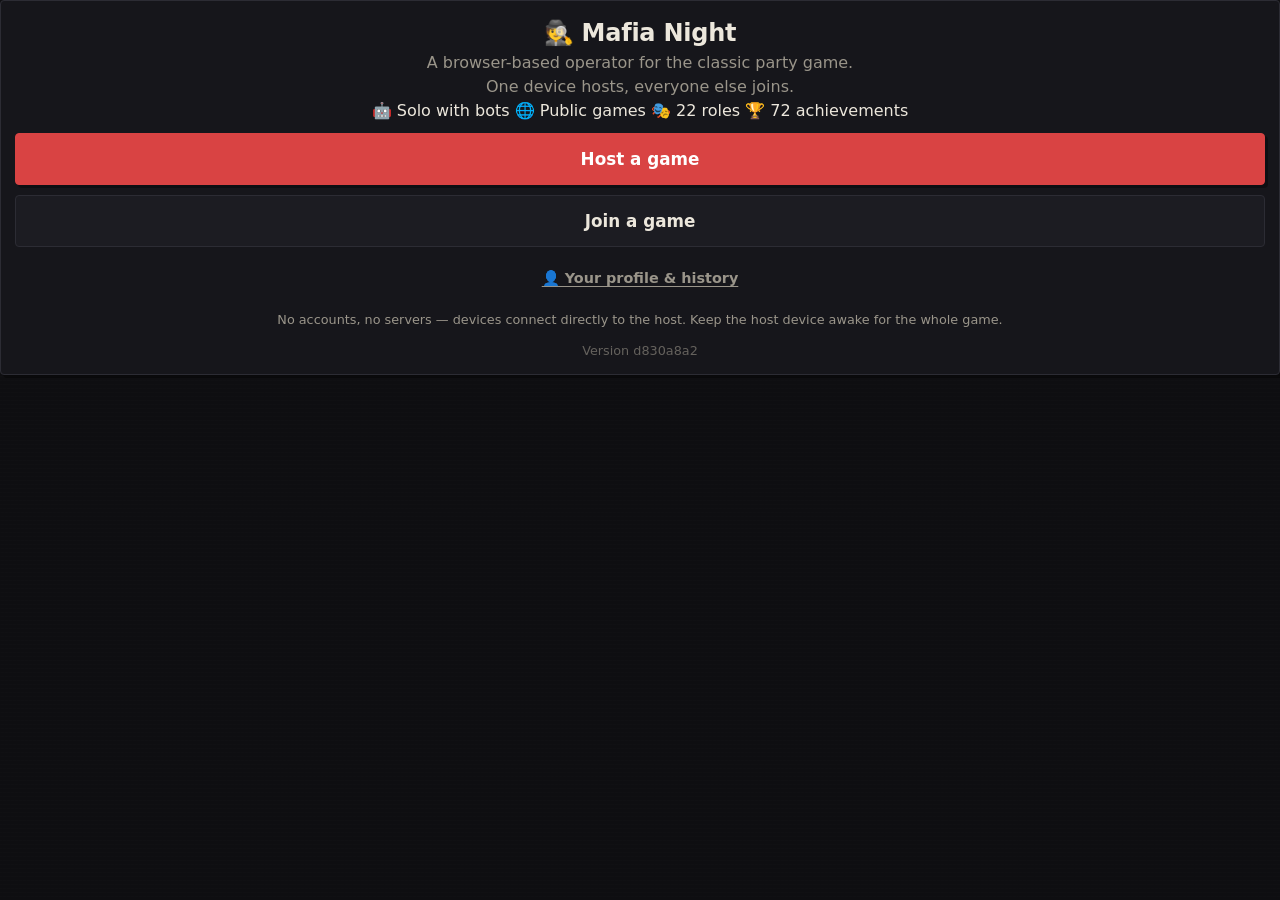
==== commit ebd1b79a: "Stamp build d830a8a2" ====
--- a/index.html
+++ b/index.html
@@ -2,16 +2,16 @@
 <html lang="en">
 <head>
 <meta charset="UTF-8">
-<meta name="viewport" content="width=device-width, initial-scale=1.0, maximum-scale=1.0, user-scalable=no, viewport-fit=cover">
+<meta name="viewport" content="width=device-width, initial-scale=1.0, maximum-scale=1.0, user-scalable=no">
 <title>Mafia Night — Game Operator</title>
-<meta name="theme-color" content="#0e0e11">
+<meta name="theme-color" content="#0b0910">
 <meta name="apple-mobile-web-app-capable" content="yes">
 <meta name="apple-mobile-web-app-status-bar-style" content="black-translucent">
 <meta name="apple-mobile-web-app-title" content="Mafia Night">
 <link rel="preconnect" href="https://fonts.googleapis.com">
 <link rel="preconnect" href="https://fonts.gstatic.com" crossorigin>
-<link rel="stylesheet" href="https://fonts.googleapis.com/css2?family=Bricolage+Grotesque:opsz,wght@12..96,500;12..96,700;12..96,800&family=Space+Grotesk:wght@400;500;600;700&display=swap">
-<link rel="stylesheet" href="css/style.css?v=__BUILD__">
+<link rel="stylesheet" href="https://fonts.googleapis.com/css2?family=Fraunces:opsz,wght@9..144,600;9..144,700;9..144,900&family=Outfit:wght@400;500;600;700;800&display=swap">
+<link rel="stylesheet" href="css/style.css?v=d830a8a2">
 <link rel="icon" href="data:image/svg+xml,<svg xmlns='http://www.w3.org/2000/svg' viewBox='0 0 100 100'><text y='.9em' font-size='90'>🕵️</text></svg>">
 </head>
 <body>
@@ -19,81 +19,70 @@
 
   <!-- ============ HOME ============ -->
   <section id="screen-home" class="screen active">
-    <div class="poster">
-      <div class="poster-inner">
-        <p class="poster-kicker">A party game of lies &amp; nerve</p>
-        <h1 class="poster-title home-logo">MAFIA<span class="poster-title-accent">NIGHT</span></h1>
-        <p class="tagline poster-sub" data-i18n="home.tagline">One device hosts, everyone else joins from a link. The app deals the roles, runs the nights and counts the votes — no moderator needed.</p>
-        <div class="poster-actions">
-          <button id="btn-go-host" class="btn primary big" data-i18n="home.host">Host a game</button>
-          <button id="btn-go-join" class="btn big" data-i18n="home.join">Join a game</button>
-        </div>
-        <ul class="poster-facts">
-          <li>🤖 Solo with bots</li>
-          <li>🌐 Public games</li>
-          <li>🎭 22 roles</li>
-          <li>🏆 72 achievements</li>
-        </ul>
-        <button id="btn-profile-home" class="btn link">👤 Your profile &amp; history</button>
-        <p class="hint" data-i18n="home.hint">No accounts, no servers — devices connect directly to the host. Keep the host device awake for the whole game.</p>
-        <p id="app-version" class="hint version-tag">Version __BUILD__</p>
+    <div class="card center home-card">
+      <h1 class="logo home-logo">🕵️ Mafia Night</h1>
+      <p class="tagline" data-i18n="home.tagline">A browser-based operator for the classic party game.<br>One device hosts, everyone else joins.</p>
+      <div class="chip-row">
+        <span class="chip">🤖 Solo with bots</span>
+        <span class="chip">🌐 Public games</span>
+        <span class="chip">🎭 22 roles</span>
+        <span class="chip">🏆 72 achievements</span>
       </div>
+      <button id="btn-go-host" class="btn primary big" data-i18n="home.host">Host a game</button>
+      <button id="btn-go-join" class="btn big" data-i18n="home.join">Join a game</button>
+      <button id="btn-profile-home" class="btn link">👤 Your profile &amp; history</button>
+      <p class="hint" data-i18n="home.hint">No accounts, no servers — devices connect directly to the host. Keep the host device awake for the whole game.</p>
+      <p id="app-version" class="hint" style="opacity:0.6">Version d830a8a2</p>
     </div>
   </section>
 
   <!-- ============ HOST SETUP ============ -->
   <section id="screen-host-setup" class="screen">
-    <div class="gate">
-      <div class="gate-panel">
-        <p class="gate-kicker">Step one</p>
-        <h2>Host a game</h2>
-        <p class="muted small-text">You'll play too — the app runs the game as a neutral operator.</p>
-        <label for="host-name">Your name</label>
-        <input id="host-name" type="text" maxlength="16" autocomplete="off" placeholder="e.g. Alex">
-        <button id="btn-create-game" class="btn primary big" data-i18n="hostsetup.create">Create game</button>
-        <button class="btn link back-home">← Back</button>
-        <p id="host-error" class="error hidden"></p>
-      </div>
+    <div class="card center">
+      <h2>Host a game</h2>
+      <p class="muted small-text">You'll play too — the app runs the game as a neutral operator.</p>
+      <label for="host-name">Your name</label>
+      <input id="host-name" type="text" maxlength="16" autocomplete="off" placeholder="e.g. Alex">
+      <button id="btn-create-game" class="btn primary big" data-i18n="hostsetup.create">Create game</button>
+      <button class="btn link back-home">← Back</button>
+      <p id="host-error" class="error hidden"></p>
     </div>
   </section>
 
   <!-- ============ JOIN FORM ============ -->
   <section id="screen-join" class="screen">
-    <div class="gate">
-      <div class="gate-panel">
-        <p class="gate-kicker">Pull up a chair</p>
-        <h2>Join a game</h2>
-        <label for="join-name" data-i18n="join.name">Your name</label>
-        <input id="join-name" type="text" maxlength="16" autocomplete="off" placeholder="e.g. Alex">
-        <label for="join-code" data-i18n="join.code">Room code</label>
-        <input id="join-code" type="text" maxlength="5" autocomplete="off" autocapitalize="characters" placeholder="e.g. QWXZR">
-        <button id="btn-join" class="btn primary big" data-i18n="join.join">Join</button>
-        <p id="join-error" class="error hidden"></p>
-      </div>
-      <div id="public-games-card" class="gate-panel gate-aside">
+    <div class="card center">
+      <h2>Join a game</h2>
+      <label for="join-name" data-i18n="join.name">Your name</label>
+      <input id="join-name" type="text" maxlength="16" autocomplete="off" placeholder="e.g. Alex">
+      <label for="join-code" data-i18n="join.code">Room code</label>
+      <input id="join-code" type="text" maxlength="5" autocomplete="off" autocapitalize="characters" placeholder="e.g. QWXZR">
+      <button id="btn-join" class="btn primary big" data-i18n="join.join">Join</button>
+      <p id="join-error" class="error hidden"></p>
+      <div id="public-games-card" style="text-align:left;margin-top:14px">
         <div class="section-title"><h3>🌐 Public games</h3>
           <button id="btn-refresh-public" class="btn small">↻ Refresh</button></div>
         <div id="public-games"><p class="muted small-text">Looking for open games…</p></div>
       </div>
-      <button class="btn link back-home gate-back">← Back</button>
+      <button class="btn link back-home">← Back</button>
     </div>
   </section>
 
   <!-- ============ HOST ============ -->
-  <section id="screen-host" class="screen game-screen">
+  <section id="screen-host" class="screen">
     <header class="topbar">
-      <span class="logo small">🕵️ MAFIA NIGHT</span>
-      <span class="topbar-right"><button class="btn small ghost btn-mute">🔊</button>
+      <span class="logo small">🕵️ Mafia Night</span>
+      <span><button class="btn small ghost btn-mute">🔊</button>
       <span id="host-room-pill" class="pill">Room: —</span></span>
     </header>
     <div id="host-content" class="content"></div>
   </section>
 
   <!-- ============ PLAYER ============ -->
-  <section id="screen-player" class="screen game-screen">
+  <section id="screen-player" class="screen">
     <header class="topbar">
-      <span class="logo small">🕵️ MAFIA NIGHT</span>
-      <span class="topbar-right"><button class="btn small ghost btn-mute">🔊</button>
+      <span class="logo small">🕵️ Mafia Night</span>
+      <span><button class="btn small ghost btn-mute">🔊</button>
       <span id="player-room-pill" class="pill">Room: —</span></span>
     </header>
     <div id="player-content" class="content"></div>
@@ -101,14 +90,14 @@
 
 </div>
 
-<script src="js/vendor/peerjs.min.js?v=__BUILD__"></script>
-<script src="js/vendor/qrcode.js?v=__BUILD__"></script>
-<script src="js/i18n.js?v=__BUILD__"></script>
-<script src="js/sound.js?v=__BUILD__"></script>
-<script src="js/roles.js?v=__BUILD__"></script>
-<script src="js/achievements.js?v=__BUILD__"></script>
-<script src="js/host.js?v=__BUILD__"></script>
-<script src="js/player.js?v=__BUILD__"></script>
-<script src="js/main.js?v=__BUILD__"></script>
+<script src="js/vendor/peerjs.min.js?v=d830a8a2"></script>
+<script src="js/vendor/qrcode.js?v=d830a8a2"></script>
+<script src="js/i18n.js?v=d830a8a2"></script>
+<script src="js/sound.js?v=d830a8a2"></script>
+<script src="js/roles.js?v=d830a8a2"></script>
+<script src="js/achievements.js?v=d830a8a2"></script>
+<script src="js/host.js?v=d830a8a2"></script>
+<script src="js/player.js?v=d830a8a2"></script>
+<script src="js/main.js?v=d830a8a2"></script>
 </body>
 </html>
--- a/css/style.css
+++ b/css/style.css
@@ -46,6 +46,9 @@
 }
 
 #app { min-height: 100dvh; display: flex; flex-direction: column; }
+/* Game screens are an app shell: pin the page to the viewport so long
+ * content scrolls inside its pane/content area, never the page. */
+#app:has(.game-screen.active) { height: 100dvh; overflow: hidden; }
 
 /* ---------------- screens ---------------- */
 
@@ -406,14 +409,19 @@
 /* Desktop: every pane at once, no tab bar. */
 @media (min-width: 1000px) {
   .tab-bar { display: none; }
-  .panes {
-    display: grid;
-    grid-template-columns: minmax(280px, 340px) minmax(0, 1fr) minmax(300px, 380px);
-    gap: 0;
+  /* Same flex row as mobile, all three panes visible. Flex stretch pins
+   * each pane to the shell height so long content scrolls inside its
+   * pane instead of stretching the page. */
+  .pane {
+    display: block !important;
+    min-height: 0; min-width: 0;
+    flex: 0 1 340px;
+    padding: 14px;
+    border-right: 1px solid var(--line-soft);
   }
-  .pane { display: block !important; padding: 14px; border-right: 1px solid var(--line-soft); }
+  .pane-town { flex: 1 1 auto; }
+  .pane-chat { flex: 0 1 400px; display: flex !important; flex-direction: column; }
   .pane:last-child { border-right: none; }
-  .pane-chat { display: flex !important; flex-direction: column; }
   .shell.scroll { max-width: 720px; }
 }
 
@@ -465,15 +473,18 @@
 .role-card::before {
   content: 'CONFIDENTIAL';
   position: absolute;
-  top: 10px; right: -34px;
+  top: 26px; right: -48px;
+  width: 190px;
+  text-align: center;
   transform: rotate(38deg);
   font-size: 0.6rem;
   font-weight: 700;
-  letter-spacing: 0.3em;
+  letter-spacing: 0.28em;
+  text-indent: 0.28em;
   color: var(--blood);
   border-top: 1px solid var(--blood-deep);
   border-bottom: 1px solid var(--blood-deep);
-  padding: 2px 36px;
+  padding: 3px 0;
   opacity: 0.75;
 }
 .role-card.concealed {
@@ -541,6 +552,7 @@
   font-size: 0.8rem;
   cursor: pointer;
 }
+.tile-kick { color: var(--blood); font-weight: 700; }
 .tile-av { font-size: 1.9rem; line-height: 1.2; margin-top: 2px; }
 .tile-name { font-size: 0.8rem; font-weight: 600; word-break: break-word; }
 .tile-tags { display: flex; flex-wrap: wrap; gap: 3px; justify-content: center; margin-top: 3px; }
@@ -654,6 +666,39 @@
   line-height: 1.4;
 }
 
+/* Ballot tiles — the vote list wears the same avatar cards as the town. */
+.target-grid.vote-tiles {
+  display: grid;
+  grid-template-columns: repeat(auto-fill, minmax(104px, 1fr));
+  gap: 8px;
+}
+.vote-tile {
+  position: relative;
+  display: flex;
+  flex-direction: column;
+  align-items: center;
+  text-align: center;
+  gap: 2px;
+  padding: 16px 6px 10px;
+  border: 1px solid var(--line);
+  border-radius: var(--r);
+  background: var(--raised);
+  font-family: var(--body);
+  font-size: 0.9rem;
+  color: var(--ink);
+  cursor: pointer;
+  transition: transform 0.06s ease, border-color 0.15s ease;
+}
+button.vote-tile:active { transform: translate(2px, 2px); }
+div.vote-tile { cursor: default; }
+.vote-tile.leading { border-color: var(--gold); box-shadow: 3px 3px 0 rgba(217, 165, 66, 0.22); }
+.vote-tile.selected { border-color: var(--blood); background: var(--blood-dim); box-shadow: 3px 3px 0 rgba(217, 67, 67, 0.28); }
+.vote-tile.dead-row { opacity: 0.5; background: var(--bg-deep); }
+.vote-tile.self-row { border-style: dashed; }
+.vote-tile .vote-under { font-size: 0.72rem; color: var(--muted); margin-top: 2px; word-break: break-word; }
+.tile-count { position: absolute; top: 3px; left: 3px; }
+.grid-span { grid-column: 1 / -1; text-align: center; }
+
 .vote-pressure {
   text-align: center;
   font-size: 0.86rem;
@@ -793,6 +838,18 @@
   .host-lobby > * { break-inside: avoid; margin-top: 0 !important; margin-bottom: 14px; }
 }
 
+/* Collapsible roles catalogue in the host lobby. */
+.roles-fold > summary {
+  list-style: none;
+  cursor: pointer;
+  display: flex;
+  align-items: baseline;
+  justify-content: space-between;
+  gap: 8px;
+}
+.roles-fold > summary::-webkit-details-marker { display: none; }
+.roles-fold > summary h3 { pointer-events: none; }
+
 .opt {
   display: flex;
   align-items: baseline;
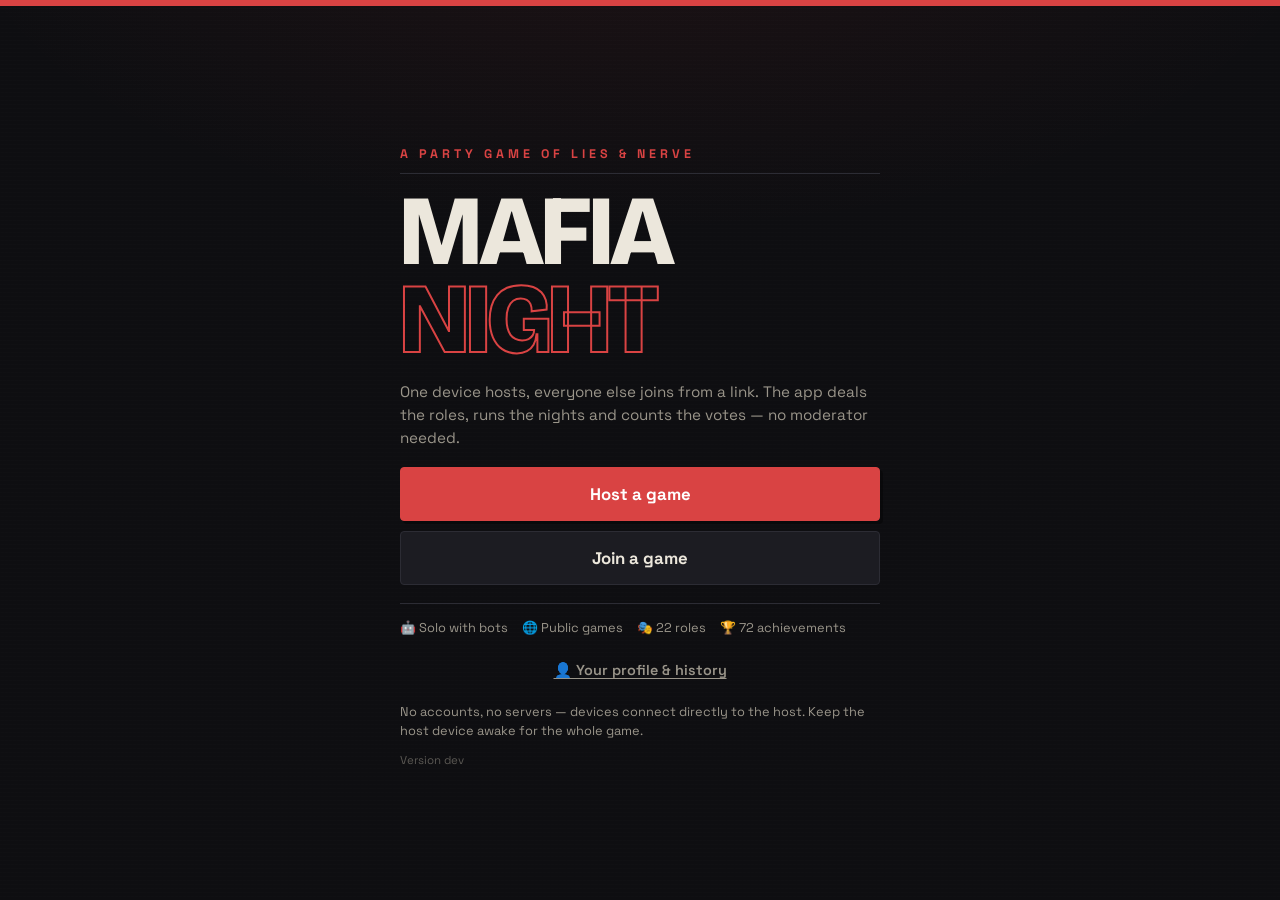
==== commit 9225c58e: "Merge pull request #1 from dripster82/redesign Print Noir: full relayout — app shell with tabbed pan" ====
--- a/index.html
+++ b/index.html
@@ -2,16 +2,16 @@
 <html lang="en">
 <head>
 <meta charset="UTF-8">
-<meta name="viewport" content="width=device-width, initial-scale=1.0, maximum-scale=1.0, user-scalable=no">
+<meta name="viewport" content="width=device-width, initial-scale=1.0, maximum-scale=1.0, user-scalable=no, viewport-fit=cover">
 <title>Mafia Night — Game Operator</title>
-<meta name="theme-color" content="#0b0910">
+<meta name="theme-color" content="#0e0e11">
 <meta name="apple-mobile-web-app-capable" content="yes">
 <meta name="apple-mobile-web-app-status-bar-style" content="black-translucent">
 <meta name="apple-mobile-web-app-title" content="Mafia Night">
 <link rel="preconnect" href="https://fonts.googleapis.com">
 <link rel="preconnect" href="https://fonts.gstatic.com" crossorigin>
-<link rel="stylesheet" href="https://fonts.googleapis.com/css2?family=Fraunces:opsz,wght@9..144,600;9..144,700;9..144,900&family=Outfit:wght@400;500;600;700;800&display=swap">
-<link rel="stylesheet" href="css/style.css?v=d830a8a2">
+<link rel="stylesheet" href="https://fonts.googleapis.com/css2?family=Bricolage+Grotesque:opsz,wght@12..96,500;12..96,700;12..96,800&family=Space+Grotesk:wght@400;500;600;700&display=swap">
+<link rel="stylesheet" href="css/style.css?v=__BUILD__">
 <link rel="icon" href="data:image/svg+xml,<svg xmlns='http://www.w3.org/2000/svg' viewBox='0 0 100 100'><text y='.9em' font-size='90'>🕵️</text></svg>">
 </head>
 <body>
@@ -19,70 +19,81 @@
 
   <!-- ============ HOME ============ -->
   <section id="screen-home" class="screen active">
-    <div class="card center home-card">
-      <h1 class="logo home-logo">🕵️ Mafia Night</h1>
-      <p class="tagline" data-i18n="home.tagline">A browser-based operator for the classic party game.<br>One device hosts, everyone else joins.</p>
-      <div class="chip-row">
-        <span class="chip">🤖 Solo with bots</span>
-        <span class="chip">🌐 Public games</span>
-        <span class="chip">🎭 22 roles</span>
-        <span class="chip">🏆 72 achievements</span>
+    <div class="poster">
+      <div class="poster-inner">
+        <p class="poster-kicker">A party game of lies &amp; nerve</p>
+        <h1 class="poster-title home-logo">MAFIA<span class="poster-title-accent">NIGHT</span></h1>
+        <p class="tagline poster-sub" data-i18n="home.tagline">One device hosts, everyone else joins from a link. The app deals the roles, runs the nights and counts the votes — no moderator needed.</p>
+        <div class="poster-actions">
+          <button id="btn-go-host" class="btn primary big" data-i18n="home.host">Host a game</button>
+          <button id="btn-go-join" class="btn big" data-i18n="home.join">Join a game</button>
+        </div>
+        <ul class="poster-facts">
+          <li>🤖 Solo with bots</li>
+          <li>🌐 Public games</li>
+          <li>🎭 22 roles</li>
+          <li>🏆 72 achievements</li>
+        </ul>
+        <button id="btn-profile-home" class="btn link">👤 Your profile &amp; history</button>
+        <p class="hint" data-i18n="home.hint">No accounts, no servers — devices connect directly to the host. Keep the host device awake for the whole game.</p>
+        <p id="app-version" class="hint version-tag">Version __BUILD__</p>
       </div>
-      <button id="btn-go-host" class="btn primary big" data-i18n="home.host">Host a game</button>
-      <button id="btn-go-join" class="btn big" data-i18n="home.join">Join a game</button>
-      <button id="btn-profile-home" class="btn link">👤 Your profile &amp; history</button>
-      <p class="hint" data-i18n="home.hint">No accounts, no servers — devices connect directly to the host. Keep the host device awake for the whole game.</p>
-      <p id="app-version" class="hint" style="opacity:0.6">Version d830a8a2</p>
     </div>
   </section>
 
   <!-- ============ HOST SETUP ============ -->
   <section id="screen-host-setup" class="screen">
-    <div class="card center">
-      <h2>Host a game</h2>
-      <p class="muted small-text">You'll play too — the app runs the game as a neutral operator.</p>
-      <label for="host-name">Your name</label>
-      <input id="host-name" type="text" maxlength="16" autocomplete="off" placeholder="e.g. Alex">
-      <button id="btn-create-game" class="btn primary big" data-i18n="hostsetup.create">Create game</button>
-      <button class="btn link back-home">← Back</button>
-      <p id="host-error" class="error hidden"></p>
+    <div class="gate">
+      <div class="gate-panel">
+        <p class="gate-kicker">Step one</p>
+        <h2>Host a game</h2>
+        <p class="muted small-text">You'll play too — the app runs the game as a neutral operator.</p>
+        <label for="host-name">Your name</label>
+        <input id="host-name" type="text" maxlength="16" autocomplete="off" placeholder="e.g. Alex">
+        <button id="btn-create-game" class="btn primary big" data-i18n="hostsetup.create">Create game</button>
+        <button class="btn link back-home">← Back</button>
+        <p id="host-error" class="error hidden"></p>
+      </div>
     </div>
   </section>
 
   <!-- ============ JOIN FORM ============ -->
   <section id="screen-join" class="screen">
-    <div class="card center">
-      <h2>Join a game</h2>
-      <label for="join-name" data-i18n="join.name">Your name</label>
-      <input id="join-name" type="text" maxlength="16" autocomplete="off" placeholder="e.g. Alex">
-      <label for="join-code" data-i18n="join.code">Room code</label>
-      <input id="join-code" type="text" maxlength="5" autocomplete="off" autocapitalize="characters" placeholder="e.g. QWXZR">
-      <button id="btn-join" class="btn primary big" data-i18n="join.join">Join</button>
-      <p id="join-error" class="error hidden"></p>
-      <div id="public-games-card" style="text-align:left;margin-top:14px">
+    <div class="gate">
+      <div class="gate-panel">
+        <p class="gate-kicker">Pull up a chair</p>
+        <h2>Join a game</h2>
+        <label for="join-name" data-i18n="join.name">Your name</label>
+        <input id="join-name" type="text" maxlength="16" autocomplete="off" placeholder="e.g. Alex">
+        <label for="join-code" data-i18n="join.code">Room code</label>
+        <input id="join-code" type="text" maxlength="5" autocomplete="off" autocapitalize="characters" placeholder="e.g. QWXZR">
+        <button id="btn-join" class="btn primary big" data-i18n="join.join">Join</button>
+        <p id="join-error" class="error hidden"></p>
+      </div>
+      <div id="public-games-card" class="gate-panel gate-aside">
         <div class="section-title"><h3>🌐 Public games</h3>
           <button id="btn-refresh-public" class="btn small">↻ Refresh</button></div>
         <div id="public-games"><p class="muted small-text">Looking for open games…</p></div>
       </div>
-      <button class="btn link back-home">← Back</button>
+      <button class="btn link back-home gate-back">← Back</button>
     </div>
   </section>
 
   <!-- ============ HOST ============ -->
-  <section id="screen-host" class="screen">
+  <section id="screen-host" class="screen game-screen">
     <header class="topbar">
-      <span class="logo small">🕵️ Mafia Night</span>
-      <span><button class="btn small ghost btn-mute">🔊</button>
+      <span class="logo small">🕵️ MAFIA NIGHT</span>
+      <span class="topbar-right"><button class="btn small ghost btn-mute">🔊</button>
       <span id="host-room-pill" class="pill">Room: —</span></span>
     </header>
     <div id="host-content" class="content"></div>
   </section>
 
   <!-- ============ PLAYER ============ -->
-  <section id="screen-player" class="screen">
+  <section id="screen-player" class="screen game-screen">
     <header class="topbar">
-      <span class="logo small">🕵️ Mafia Night</span>
-      <span><button class="btn small ghost btn-mute">🔊</button>
+      <span class="logo small">🕵️ MAFIA NIGHT</span>
+      <span class="topbar-right"><button class="btn small ghost btn-mute">🔊</button>
       <span id="player-room-pill" class="pill">Room: —</span></span>
     </header>
     <div id="player-content" class="content"></div>
@@ -90,14 +101,14 @@
 
 </div>
 
-<script src="js/vendor/peerjs.min.js?v=d830a8a2"></script>
-<script src="js/vendor/qrcode.js?v=d830a8a2"></script>
-<script src="js/i18n.js?v=d830a8a2"></script>
-<script src="js/sound.js?v=d830a8a2"></script>
-<script src="js/roles.js?v=d830a8a2"></script>
-<script src="js/achievements.js?v=d830a8a2"></script>
-<script src="js/host.js?v=d830a8a2"></script>
-<script src="js/player.js?v=d830a8a2"></script>
-<script src="js/main.js?v=d830a8a2"></script>
+<script src="js/vendor/peerjs.min.js?v=__BUILD__"></script>
+<script src="js/vendor/qrcode.js?v=__BUILD__"></script>
+<script src="js/i18n.js?v=__BUILD__"></script>
+<script src="js/sound.js?v=__BUILD__"></script>
+<script src="js/roles.js?v=__BUILD__"></script>
+<script src="js/achievements.js?v=__BUILD__"></script>
+<script src="js/host.js?v=__BUILD__"></script>
+<script src="js/player.js?v=__BUILD__"></script>
+<script src="js/main.js?v=__BUILD__"></script>
 </body>
 </html>
